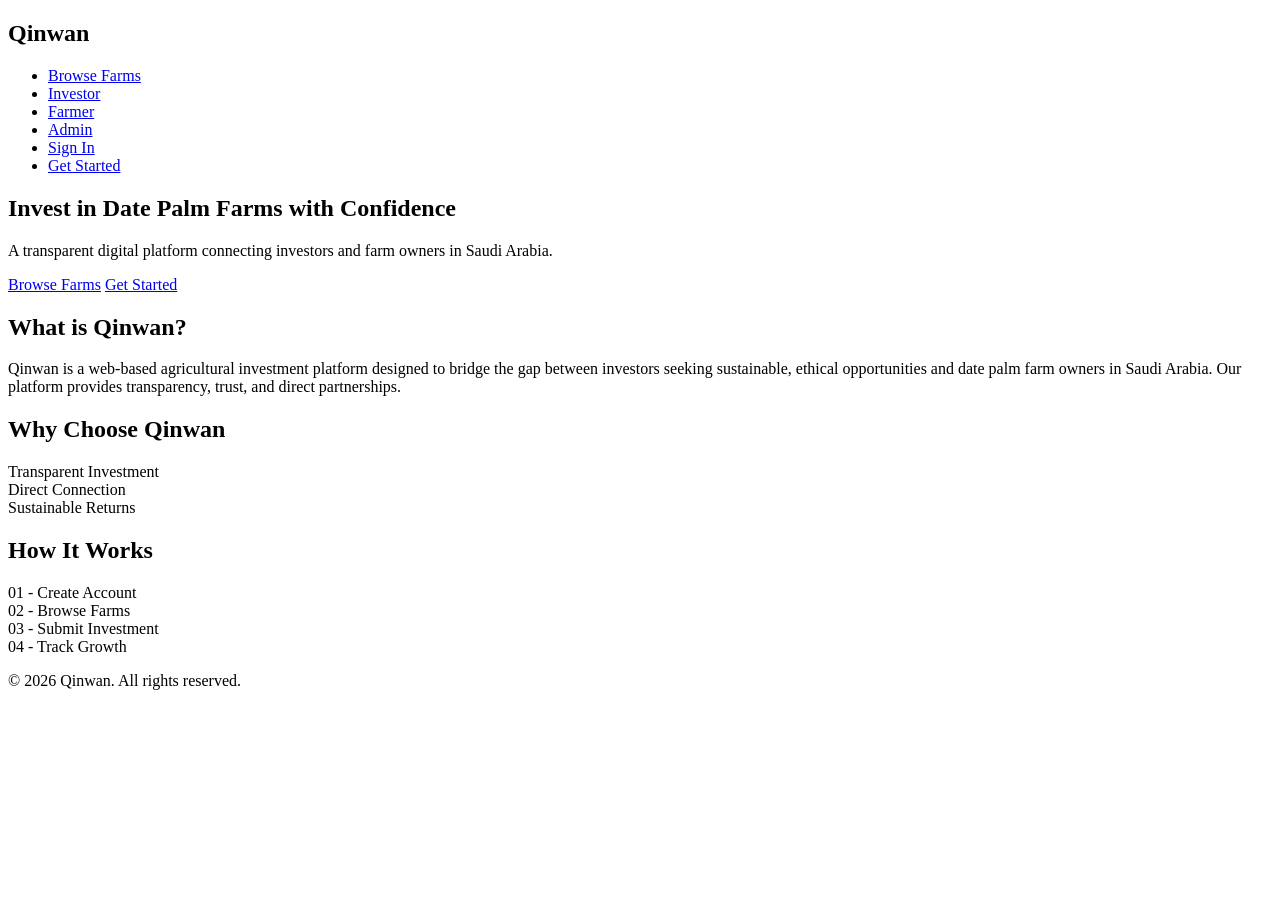
==== index.html @ deca3bf1 "j" ====
<!DOCTYPE html>
<html lang="en">
<head>
    <meta charset="UTF-8">
    <meta name="viewport" content="width=device-width, initial-scale=1.0">
    <title>Qinwan</title>
    <link rel="stylesheet" href="style.css">
</head>
<body>

    <header>
        <nav class="navbar">
            <h1 class="logo">Qinwan</h1>
            <ul class="nav-links">
                <li><a href="index.html">Browse Farms</a></li>
                <li><a href="investor.html">Investor</a></li>
                <li><a href="farmer.html">Farmer</a></li>
                <li><a href="admin.html">Admin</a></li>
                <li><a href="login.html">Sign In</a></li>
                <li><a href="register.html" class="btn">Get Started</a></li>
            </ul>
        </nav>
    </header>

    <section class="hero">
        <div class="overlay"></div>
        <div class="hero-content">
            <h2>Invest in Date Palm Farms with Confidence</h2>
            <p>A transparent digital platform connecting investors and farm owners in Saudi Arabia.</p>
            <div class="buttons">
                <a href="#farms" class="btn">Browse Farms</a>
                <a href="register.html" class="btn-outline">Get Started</a>
            </div>
        </div>
    </section>

    <section class="about">
        <h2>What is Qinwan?</h2>
        <p>
            Qinwan is a web-based agricultural investment platform designed to bridge the gap
            between investors seeking sustainable, ethical opportunities and date palm farm owners
            in Saudi Arabia. Our platform provides transparency, trust, and direct partnerships.
        </p>
    </section>

    <section class="features">
        <h2>Why Choose Qinwan</h2>
        <div class="cards">
            <div class="card">Transparent Investment</div>
            <div class="card">Direct Connection</div>
            <div class="card">Sustainable Returns</div>
        </div>
    </section>

    <section class="steps">
        <h2>How It Works</h2>
        <div class="step-grid">
            <div>01 - Create Account</div>
            <div>02 - Browse Farms</div>
            <div>03 - Submit Investment</div>
            <div>04 - Track Growth</div>
        </div>
    </section>

    <footer>
        <p>© 2026 Qinwan. All rights reserved.</p>
    </footer>

    <script src="script.js"></script>
</body>
</html>
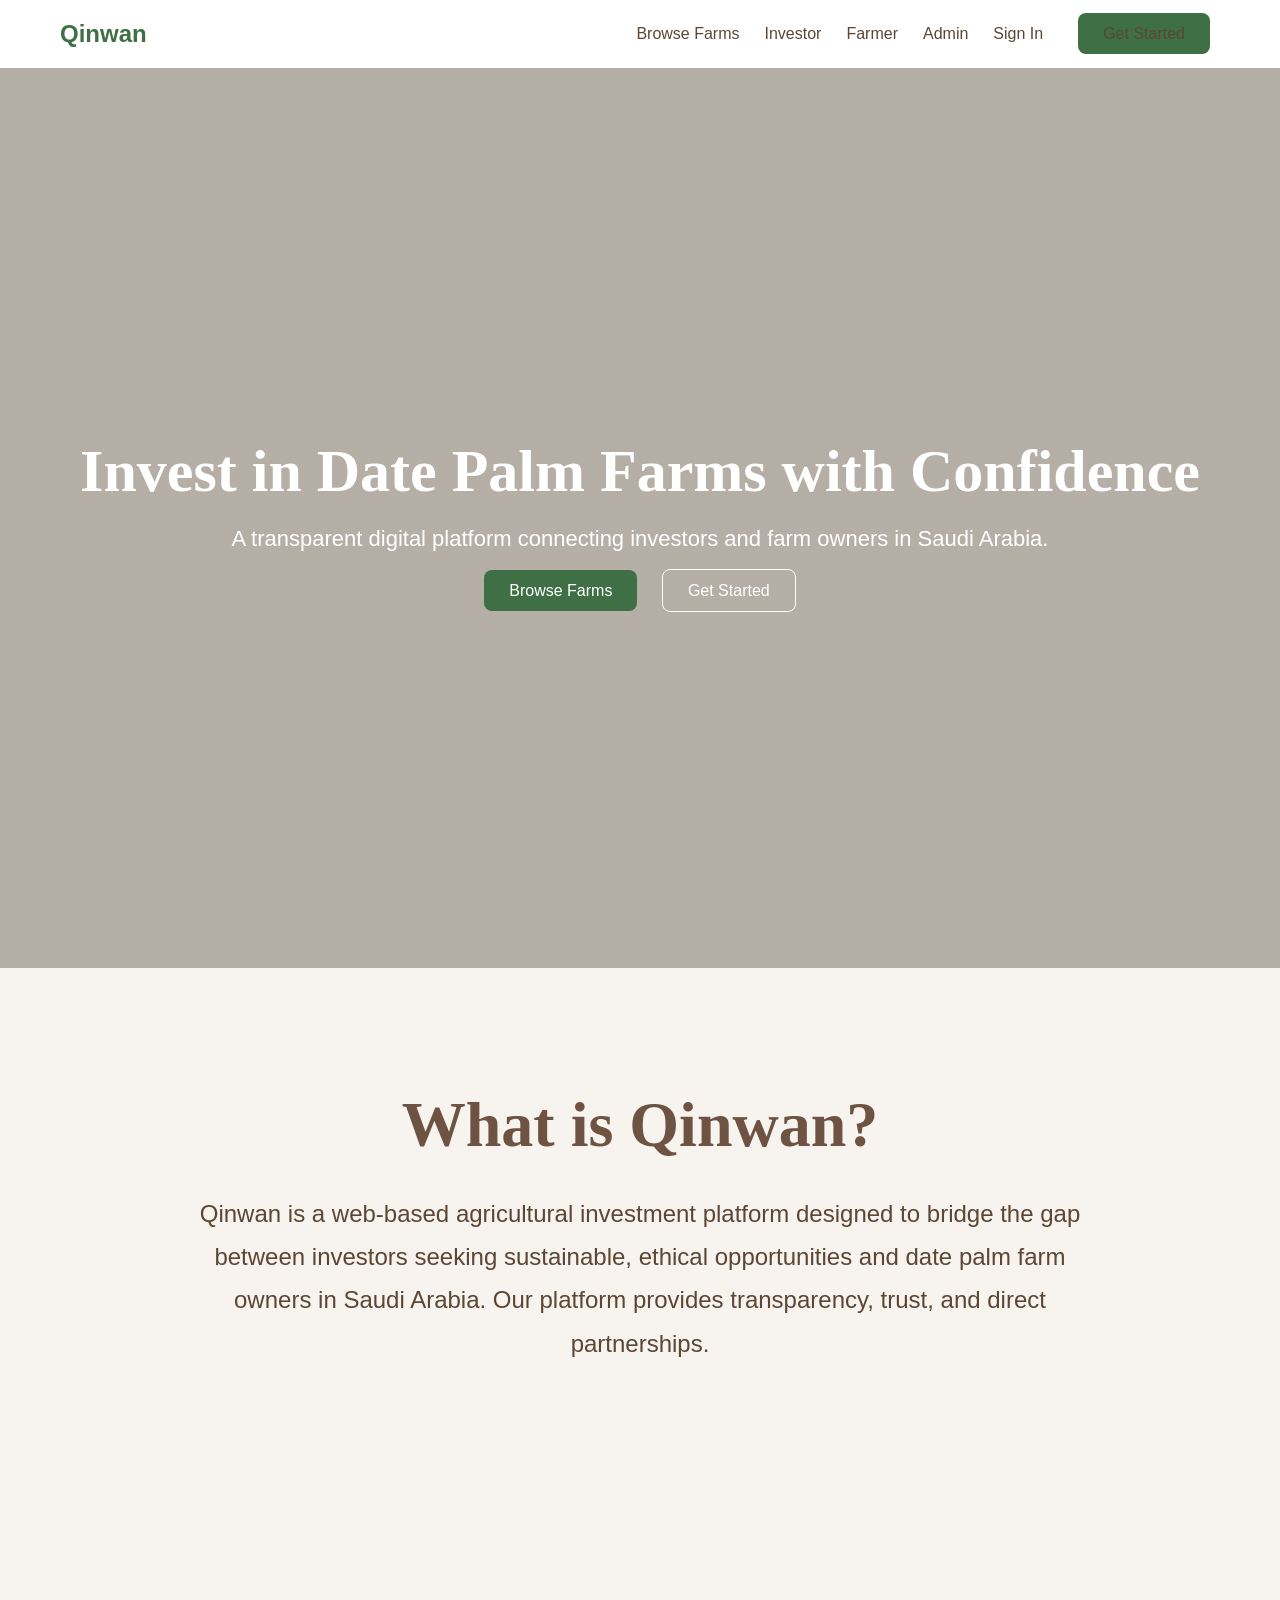
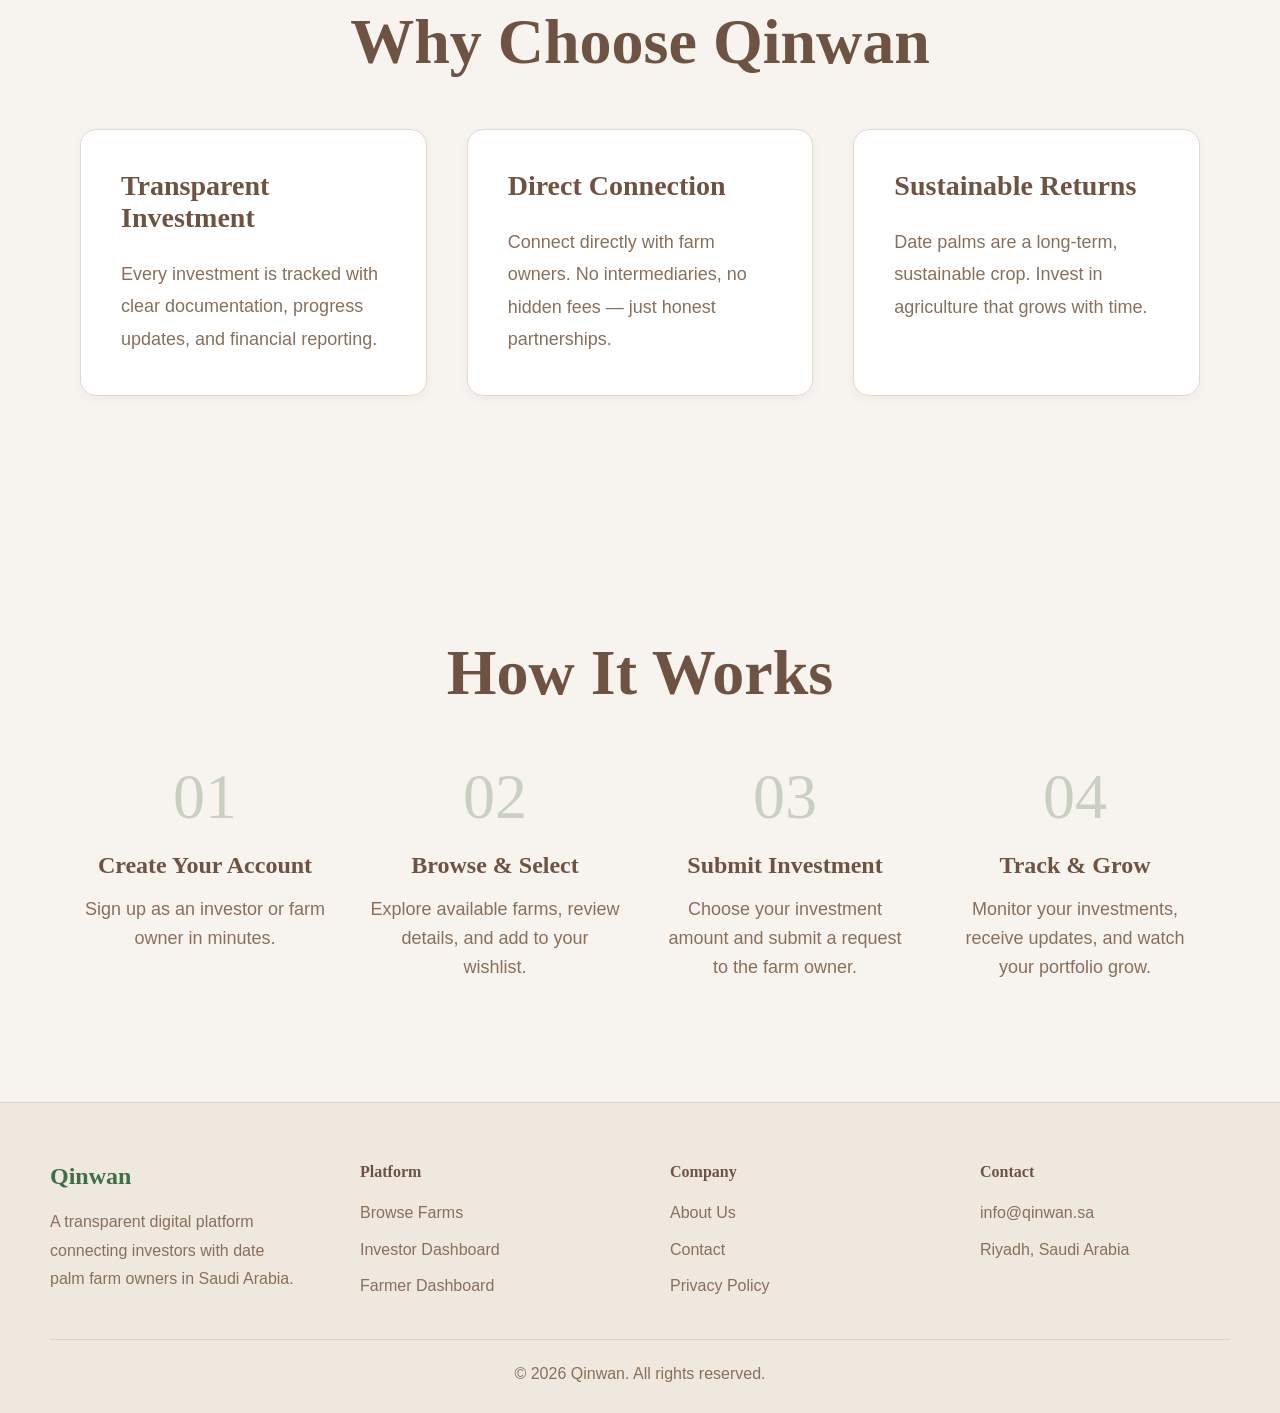
==== commit 059a819a: "jana" ====
--- a/index.html
+++ b/index.html
@@ -46,24 +46,72 @@
     <section class="features">
         <h2>Why Choose Qinwan</h2>
         <div class="cards">
-            <div class="card">Transparent Investment</div>
-            <div class="card">Direct Connection</div>
-            <div class="card">Sustainable Returns</div>
+            <div class="card">
+                <h3>Transparent Investment</h3>
+                <p>Every investment is tracked with clear documentation, progress updates, and financial reporting.</p>
+            </div>
+            <div class="card">
+                <h3>Direct Connection</h3>
+                <p>Connect directly with farm owners. No intermediaries, no hidden fees — just honest partnerships.</p>
+            </div>
+            <div class="card">
+                <h3>Sustainable Returns</h3>
+                <p>Date palms are a long-term, sustainable crop. Invest in agriculture that grows with time.</p>
+            </div>
         </div>
     </section>
 
     <section class="steps">
         <h2>How It Works</h2>
         <div class="step-grid">
-            <div>01 - Create Account</div>
-            <div>02 - Browse Farms</div>
-            <div>03 - Submit Investment</div>
-            <div>04 - Track Growth</div>
+            <div class="step-card">
+                <span class="step-number">01</span>
+                <h3>Create Your Account</h3>
+                <p>Sign up as an investor or farm owner in minutes.</p>
+            </div>
+            <div class="step-card">
+                <span class="step-number">02</span>
+                <h3>Browse & Select</h3>
+                <p>Explore available farms, review details, and add to your wishlist.</p>
+            </div>
+            <div class="step-card">
+                <span class="step-number">03</span>
+                <h3>Submit Investment</h3>
+                <p>Choose your investment amount and submit a request to the farm owner.</p>
+            </div>
+            <div class="step-card">
+                <span class="step-number">04</span>
+                <h3>Track & Grow</h3>
+                <p>Monitor your investments, receive updates, and watch your portfolio grow.</p>
+            </div>
         </div>
     </section>
 
     <footer>
-        <p>© 2026 Qinwan. All rights reserved.</p>
+        <div class="footer-container">
+            <div class="footer-column">
+                <h3 class="footer-logo">Qinwan</h3>
+                <p>A transparent digital platform connecting investors with date palm farm owners in Saudi Arabia.</p>
+            </div>
+            <div class="footer-column">
+                <h4>Platform</h4>
+                <p>Browse Farms</p>
+                <p>Investor Dashboard</p>
+                <p>Farmer Dashboard</p>
+            </div>
+            <div class="footer-column">
+                <h4>Company</h4>
+                <p>About Us</p>
+                <p>Contact</p>
+                <p>Privacy Policy</p>
+            </div>
+            <div class="footer-column">
+                <h4>Contact</h4>
+                <p>info@qinwan.sa</p>
+                <p>Riyadh, Saudi Arabia</p>
+            </div>
+        </div>
+        <div class="footer-bottom">© 2026 Qinwan. All rights reserved.</div>
     </footer>
 
     <script src="script.js"></script>
--- a/style.css
+++ b/style.css
@@ -0,0 +1,286 @@
+.auth-container {
+    min-height: 100vh;
+    display: flex;
+    justify-content: center;
+    align-items: center;
+}
+
+.auth-box {
+    width: 100%;
+    max-width: 700px;
+    padding: 40px;
+}
+
+.auth-box h1 {
+    font-family: 'Playfair Display', Georgia, serif;
+    font-size: 56px;
+    text-align: center;
+    color: #6E5242;
+    margin-bottom: 12px;
+}
+
+.auth-box p {
+    text-align: center;
+    color: #8A6F5A;
+    font-size: 18px;
+    margin-bottom: 30px;
+}
+
+.auth-box label {
+    display: block;
+    margin: 18px 0 10px;
+    font-weight: 600;
+    color: #6E5242;
+}
+
+.auth-box input {
+    width: 100%;
+    padding: 18px;
+    border: 1px solid #d9c8b0;
+    border-radius: 10px;
+    font-size: 18px;
+}
+
+.auth-btn {
+    width: 100%;
+    margin-top: 24px;
+    padding: 18px;
+    background: #4f7f49;
+    color: white;
+    border: none;
+    border-radius: 10px;
+    font-size: 18px;
+}
+
+.role-buttons {
+    display: grid;
+    grid-template-columns: repeat(3, 1fr);
+    gap: 16px;
+}
+
+.role-btn {
+    padding: 16px;
+    border-radius: 10px;
+    border: 1px solid #d9c8b0;
+    background: white;
+}
+
+.role-btn.active {
+    background: #4f7f49;
+    color: white;
+}
+
+.auth-link {
+    text-align: center;
+    margin-top: 24px;
+}
+
+.auth-link a {
+    color: #4f7f49;
+    text-decoration: none;
+}
+
+@import url('https://fonts.googleapis.com/css2?family=Playfair+Display:wght@600;700&family=Poppins:wght@400;500;600&display=swap');
+* {
+    margin: 0;
+    padding: 0;
+    box-sizing: border-box;
+    font-family: 'Poppins', 'Segoe UI', Tahoma, sans-serif;
+}
+
+body {
+    background-color: #f7f4ef;
+    color: #5c4634;
+}
+
+.navbar {
+    display: flex;
+    justify-content: space-between;
+    align-items: center;
+    padding: 20px 60px;
+    background: white;
+}
+
+.logo {
+    color: #3f6f45;
+}
+
+.nav-links {
+    display: flex;
+    list-style: none;
+    gap: 25px;
+}
+
+.nav-links a {
+    text-decoration: none;
+    color: #5c4634;
+}
+
+.hero {
+    height: 100vh;
+    background: linear-gradient(rgba(60,45,30,0.35), rgba(60,45,30,0.35)), url('farm.jpg') center/cover no-repeat;
+    display: flex;
+    justify-content: center;
+    align-items: center;
+    position: relative;
+}
+
+.overlay {
+    display: none;
+}
+
+.hero-content {
+    position: relative;
+    text-align: center;
+    color: white;
+    z-index: 2;
+}
+
+.hero-content h2 {
+    font-family: 'Playfair Display', Georgia, serif;
+    font-size: 60px;
+    margin-bottom: 20px;
+}
+
+.hero-content p {
+    font-size: 22px;
+    margin-bottom: 30px;
+}
+
+.btn, .btn-outline {
+    padding: 12px 25px;
+    border-radius: 8px;
+    text-decoration: none;
+    margin: 10px;
+}
+
+.btn {
+    background: #3f6f45;
+    color: white;
+}
+
+.btn-outline {
+    border: 1px solid white;
+    color: white;
+}
+
+.about, .features, .steps {
+    padding: 120px 80px;
+    text-align: center;
+}
+
+.about h2, .features h2, .steps h2 {
+    font-family: 'Playfair Display', Georgia, serif;
+    font-size: 64px;
+    margin-bottom: 30px;
+    color: #6E5242;
+}
+
+.about p {
+    max-width: 900px;
+    margin: 0 auto;
+    font-size: 24px;
+    line-height: 1.8;
+}
+
+.cards, .step-grid {
+    display: flex;
+    justify-content: space-between;
+    gap: 40px;
+    margin-top: 50px;
+}
+
+.step-card {
+    flex: 1;
+    text-align: center;
+}
+
+.step-number {
+    display: block;
+    font-family: 'Playfair Display', Georgia, serif;
+    font-size: 64px;
+    color: #C8D0C1;
+    margin-bottom: 18px;
+}
+
+.step-card h3 {
+    font-family: 'Playfair Display', Georgia, serif;
+    font-size: 24px;
+    color: #6E5242;
+    margin-bottom: 16px;
+}
+
+.step-card p {
+    font-size: 18px;
+    line-height: 1.6;
+    color: #8A6F5A;
+    max-width: 320px;
+    margin: 0 auto;
+}
+
+.card {
+    text-align: left;
+}
+
+.card h3 {
+    font-family: 'Playfair Display', Georgia, serif;
+    font-size: 28px;
+    color: #6E5242;
+    margin-bottom: 24px;
+}
+
+.card p {
+    font-size: 18px;
+    line-height: 1.8;
+    color: #8A6F5A;
+}
+
+.card {
+    padding: 40px;
+    background: #fff;
+    border: 1px solid #e2d9cf;
+    border-radius: 16px;
+    width: 360px;
+    min-height: 180px;
+    box-shadow: 0 4px 12px rgba(0,0,0,0.04);
+    font-size: 28px;
+}
+
+footer {
+    background: #eee8df;
+    padding: 60px 50px 30px;
+    border-top: 1px solid #ddd2c4;
+}
+
+.footer-container {
+    display: grid;
+    grid-template-columns: repeat(4, 1fr);
+    gap: 60px;
+    padding-bottom: 30px;
+    border-bottom: 1px solid #ddd2c4;
+}
+
+.footer-column h4, .footer-logo {
+    font-family: 'Playfair Display', Georgia, serif;
+    color: #6E5242;
+    margin-bottom: 18px;
+}
+
+.footer-logo {
+    color: #3f6f45;
+    font-size: 24px;
+}
+
+.footer-column p {
+    color: #8A6F5A;
+    font-size: 16px;
+    line-height: 1.8;
+    margin-bottom: 8px;
+}
+
+.footer-bottom {
+    text-align: center;
+    padding-top: 25px;
+    color: #8A6F5A;
+    font-size: 16px;
+}
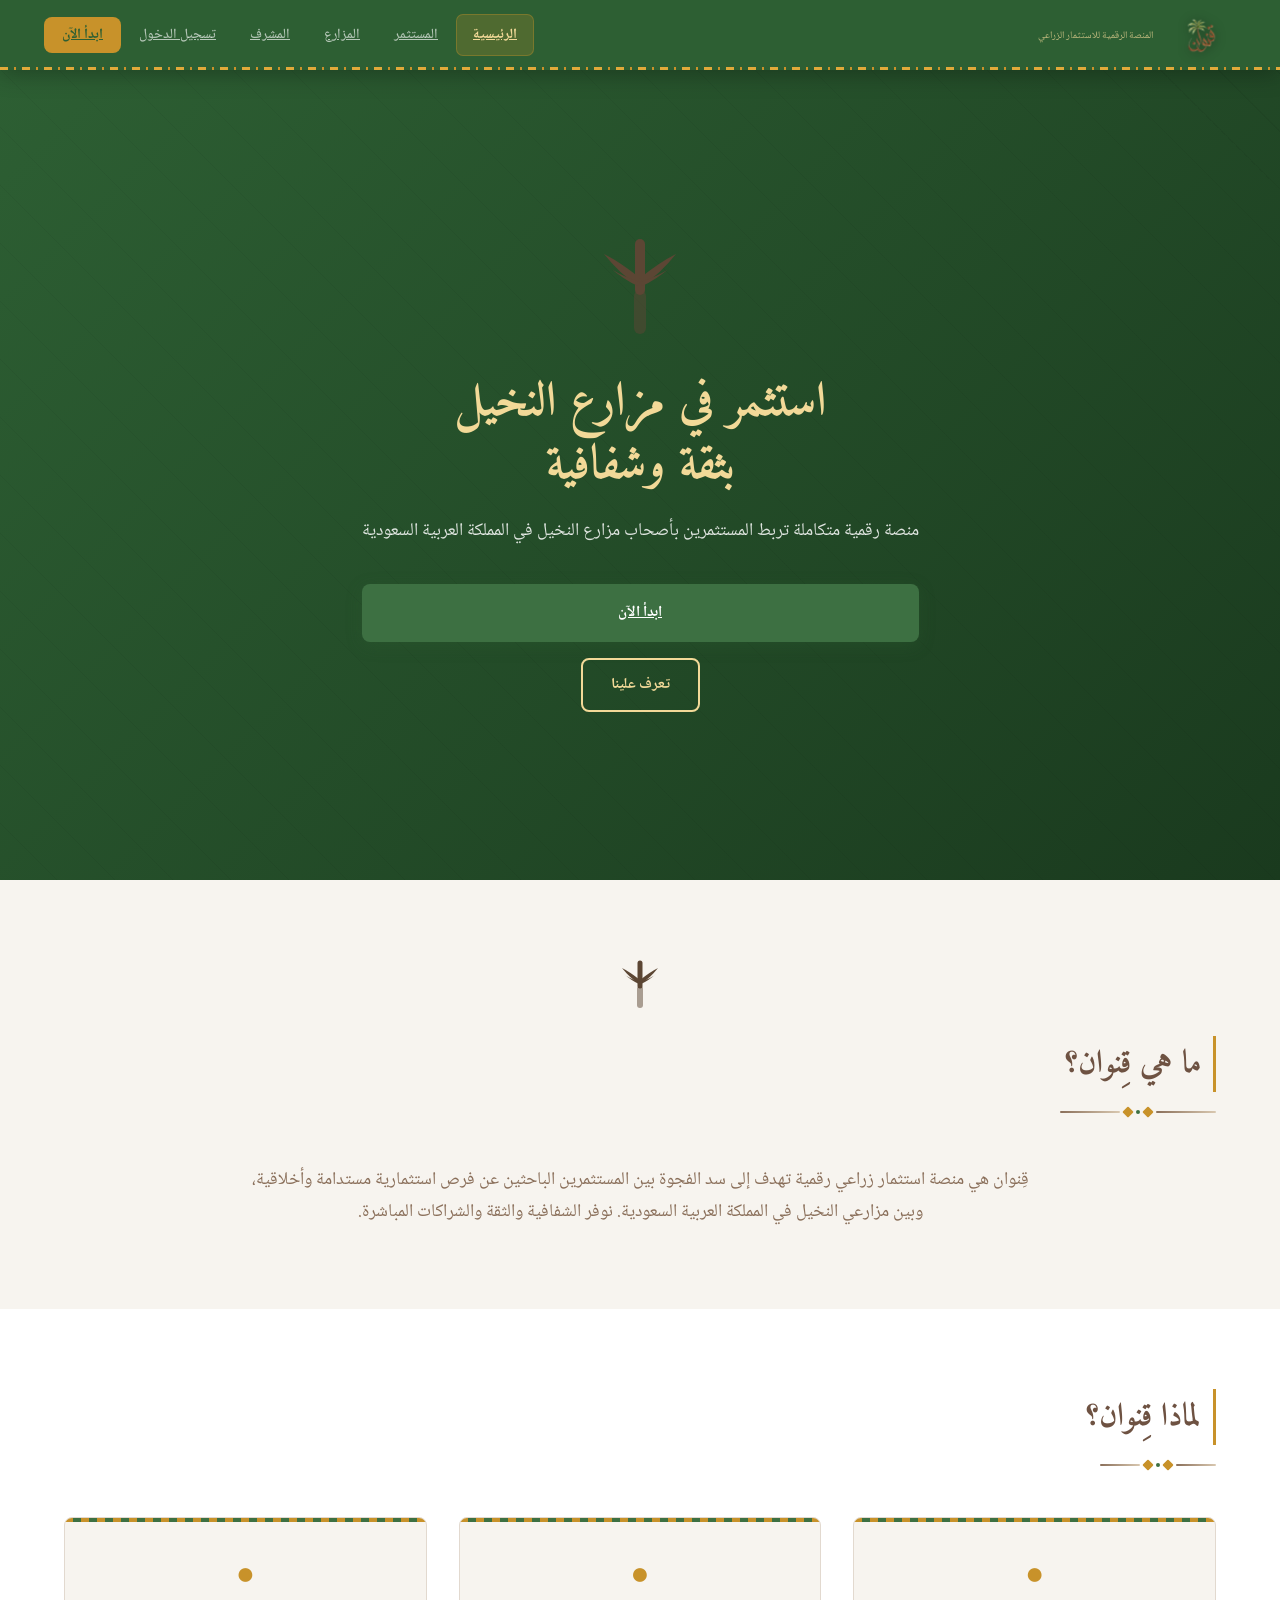
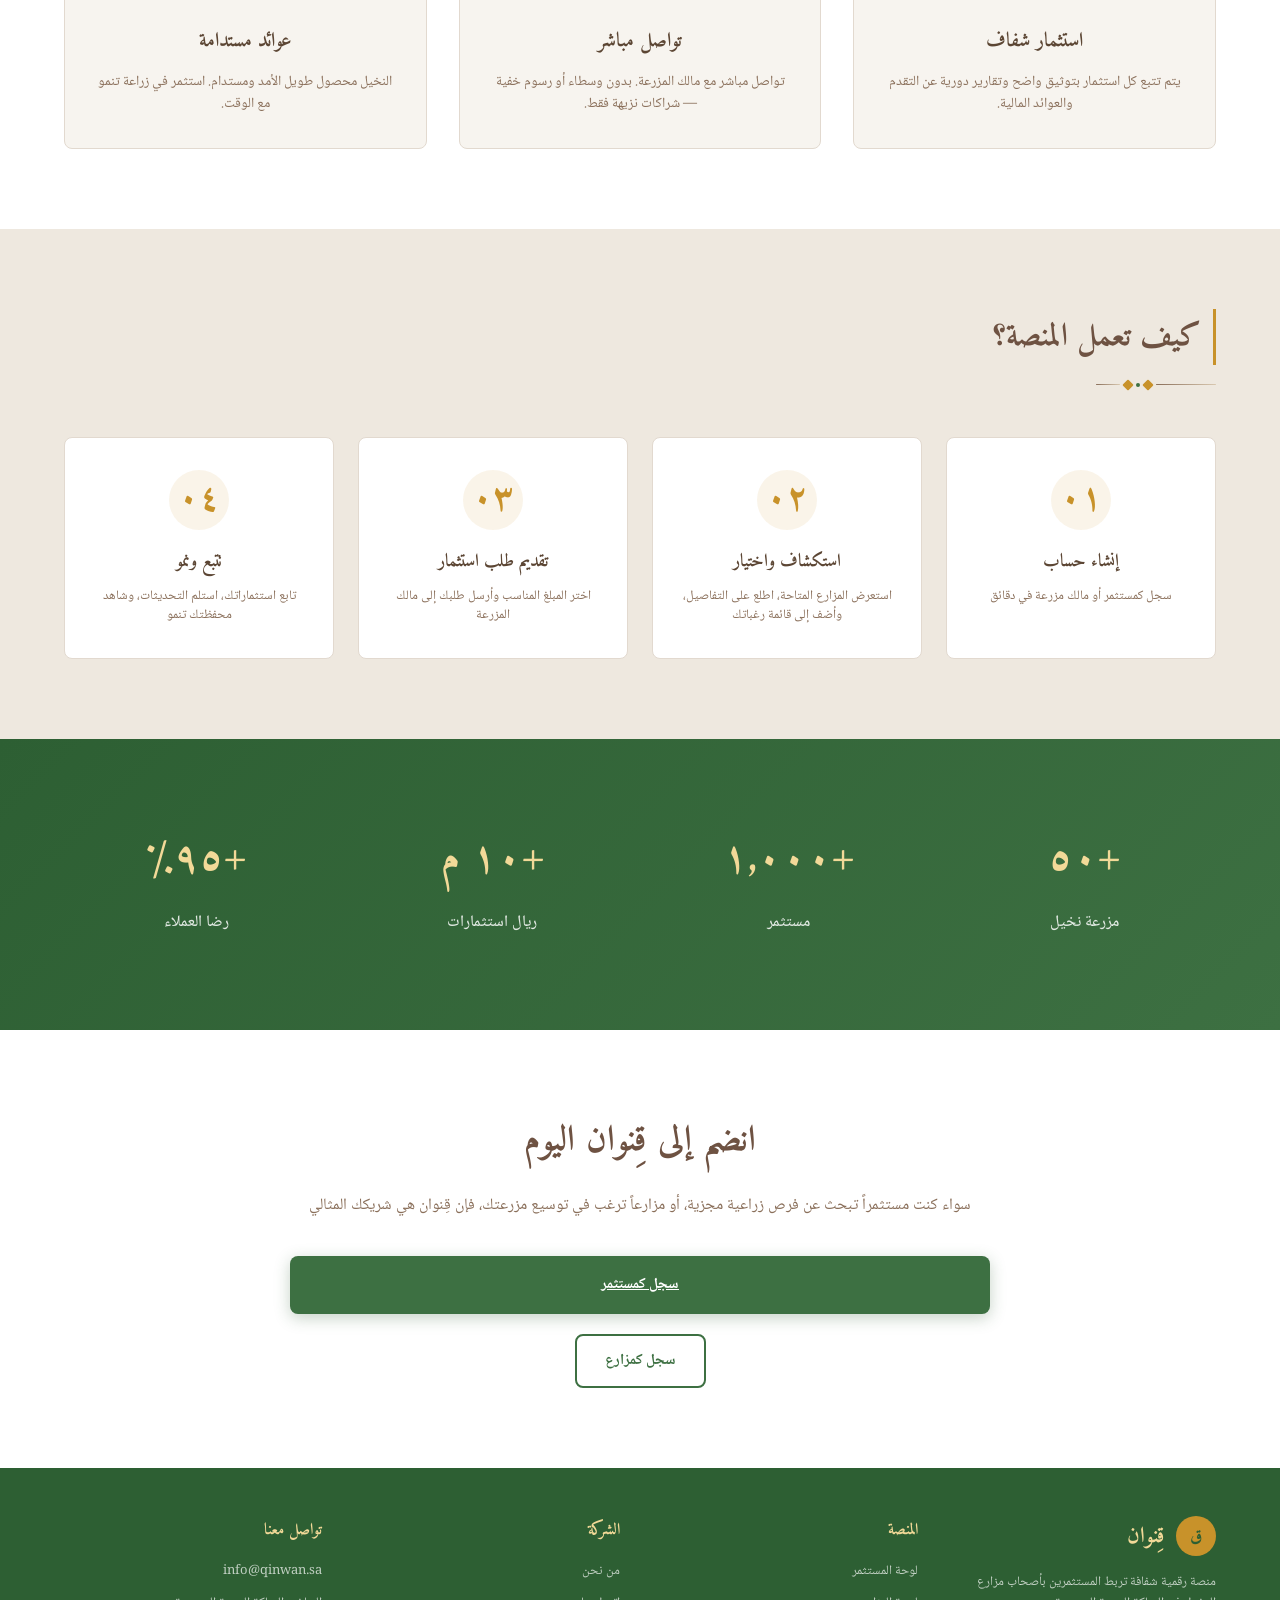
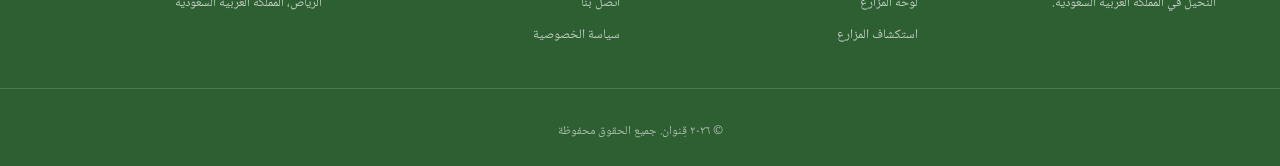
==== commit 7240e6ad: "ن" ====
--- a/index.html
+++ b/index.html
@@ -1,119 +1,244 @@
 <!DOCTYPE html>
-<html lang="en">
+<html lang="ar" dir="rtl">
 <head>
-    <meta charset="UTF-8">
-    <meta name="viewport" content="width=device-width, initial-scale=1.0">
-    <title>Qinwan</title>
-    <link rel="stylesheet" href="style.css">
+  <meta charset="UTF-8" />
+  <meta name="viewport" content="width=device-width, initial-scale=1.0" />
+  <title>قِنوان | المنصة الرقمية الأولى لاستثمار النخيل</title>
+  <link rel="stylesheet" href="style.css" />
 </head>
 <body>
 
-    <header>
-        <nav class="navbar">
-            <h1 class="logo">Qinwan</h1>
-            <ul class="nav-links">
-                <li><a href="index.html">Browse Farms</a></li>
-                <li><a href="investor.html">Investor</a></li>
-                <li><a href="farmer.html">Farmer</a></li>
-                <li><a href="admin.html">Admin</a></li>
-                <li><a href="login.html">Sign In</a></li>
-                <li><a href="register.html" class="btn">Get Started</a></li>
-            </ul>
-        </nav>
-    </header>
-
-    <section class="hero">
-        <div class="overlay"></div>
-        <div class="hero-content">
-            <h2>Invest in Date Palm Farms with Confidence</h2>
-            <p>A transparent digital platform connecting investors and farm owners in Saudi Arabia.</p>
-            <div class="buttons">
-                <a href="#farms" class="btn">Browse Farms</a>
-                <a href="register.html" class="btn-outline">Get Started</a>
-            </div>
-        </div>
-    </section>
-
-    <section class="about">
-        <h2>What is Qinwan?</h2>
-        <p>
-            Qinwan is a web-based agricultural investment platform designed to bridge the gap
-            between investors seeking sustainable, ethical opportunities and date palm farm owners
-            in Saudi Arabia. Our platform provides transparency, trust, and direct partnerships.
-        </p>
-    </section>
-
-    <section class="features">
-        <h2>Why Choose Qinwan</h2>
-        <div class="cards">
-            <div class="card">
-                <h3>Transparent Investment</h3>
-                <p>Every investment is tracked with clear documentation, progress updates, and financial reporting.</p>
-            </div>
-            <div class="card">
-                <h3>Direct Connection</h3>
-                <p>Connect directly with farm owners. No intermediaries, no hidden fees — just honest partnerships.</p>
-            </div>
-            <div class="card">
-                <h3>Sustainable Returns</h3>
-                <p>Date palms are a long-term, sustainable crop. Invest in agriculture that grows with time.</p>
-            </div>
-        </div>
-    </section>
-
-    <section class="steps">
-        <h2>How It Works</h2>
-        <div class="step-grid">
-            <div class="step-card">
-                <span class="step-number">01</span>
-                <h3>Create Your Account</h3>
-                <p>Sign up as an investor or farm owner in minutes.</p>
-            </div>
-            <div class="step-card">
-                <span class="step-number">02</span>
-                <h3>Browse & Select</h3>
-                <p>Explore available farms, review details, and add to your wishlist.</p>
-            </div>
-            <div class="step-card">
-                <span class="step-number">03</span>
-                <h3>Submit Investment</h3>
-                <p>Choose your investment amount and submit a request to the farm owner.</p>
-            </div>
-            <div class="step-card">
-                <span class="step-number">04</span>
-                <h3>Track & Grow</h3>
-                <p>Monitor your investments, receive updates, and watch your portfolio grow.</p>
-            </div>
-        </div>
-    </section>
-
-    <footer>
-        <div class="footer-container">
-            <div class="footer-column">
-                <h3 class="footer-logo">Qinwan</h3>
-                <p>A transparent digital platform connecting investors with date palm farm owners in Saudi Arabia.</p>
-            </div>
-            <div class="footer-column">
-                <h4>Platform</h4>
-                <p>Browse Farms</p>
-                <p>Investor Dashboard</p>
-                <p>Farmer Dashboard</p>
-            </div>
-            <div class="footer-column">
-                <h4>Company</h4>
-                <p>About Us</p>
-                <p>Contact</p>
-                <p>Privacy Policy</p>
-            </div>
-            <div class="footer-column">
-                <h4>Contact</h4>
-                <p>info@qinwan.sa</p>
-                <p>Riyadh, Saudi Arabia</p>
-            </div>
-        </div>
-        <div class="footer-bottom">© 2026 Qinwan. All rights reserved.</div>
-    </footer>
-
-    <script src="script.js"></script>
+<!-- SVG sprites — أيقونات وزخارف -->
+<svg style="display:none" xmlns="http://www.w3.org/2000/svg">
+  <symbol id="palm" viewBox="0 0 40 50">
+    <rect x="17" y="26" width="6" height="22" rx="3" fill="currentColor" opacity="0.5"/>
+    <path d="M20 26 Q20 10 20 3" stroke="currentColor" stroke-width="5" stroke-linecap="round" fill="none"/>
+    <path d="M20 20 Q30 12 38 8 Q30 18 22 23" fill="currentColor"/>
+    <path d="M20 20 Q10 12 2 8 Q10 18 18 23" fill="currentColor"/>
+    <path d="M20 22 Q32 18 36 14 Q28 21 21 24" fill="currentColor"/>
+    <path d="M20 22 Q8 18 4 14 Q12 21 19 24" fill="currentColor"/>
+  </symbol>
+  <symbol id="icon-arrow" viewBox="0 0 24 24" fill="none" stroke="currentColor" stroke-width="2">
+    <path d="M5 12h14M12 5l7 7-7 7"/>
+  </symbol>
+  <symbol id="icon-check" viewBox="0 0 24 24" fill="none" stroke="currentColor" stroke-width="2">
+    <polyline points="20 6 9 17 4 12"/>
+  </symbol>
+</svg>
+
+<!-- شريط التنقل العلوي - نفس أسلوب farmer.html -->
+<nav>
+  <div class="nav-logo" onclick="window.location.href='index.html'">
+    <img class="logo-img" src="logo.png" alt="قِنوان"
+         onerror="this.style.display='none'; this.nextElementSibling.style.display='flex';" />
+    <div class="logo-fallback" style="display:none">ق</div>
+    <div>
+      <span class="logo-name">قِنوان</span>
+      <span class="logo-sub">المنصة الرقمية للاستثمار الزراعي</span>
+    </div>
+  </div>
+  <div class="nav-links">
+    <a href="index.html" class="nav-link active">الرئيسية</a>
+    <a href="investor.html" class="nav-link">المستثمر</a>
+    <a href="farmer.html" class="nav-link">المزارع</a>
+    <a href="admin.html" class="nav-link">المشرف</a>
+    <a href="login.html" class="nav-link">تسجيل الدخول</a>
+    <a href="register.html" class="nav-link btn-nav">ابدأ الآن</a>
+  </div>
+</nav>
+
+<!-- القسم الرئيسي (Hero) -->
+<section class="hero-section">
+  <div class="hero-overlay"></div>
+  <div class="hero-content">
+    <div class="hero-icon">
+      <svg width="80" height="100" viewBox="0 0 40 50" fill="var(--gold)">
+        <use href="#palm"/>
+      </svg>
+    </div>
+    <h1 class="hero-title">استثمر في مزارع النخيل<br>بثقة وشفافية</h1>
+    <p class="hero-subtitle">منصة رقمية متكاملة تربط المستثمرين بأصحاب مزارع النخيل في المملكة العربية السعودية</p>
+    <div class="hero-buttons">
+      <a href="register.html" class="btn-primary">ابدأ الآن</a>
+      <a href="#about" class="btn-outline">تعرف علينا</a>
+    </div>
+  </div>
+</section>
+
+<!-- قسم من نحن -->
+<section class="about-section" id="about">
+  <div class="container">
+    <div class="section-header">
+      <div class="section-icon">
+        <svg width="40" height="50" viewBox="0 0 40 50" fill="var(--green-mid)">
+          <use href="#palm"/>
+        </svg>
+      </div>
+      <h2 class="section-title">ما هي قِنوان؟</h2>
+      <div class="title-ornament">
+        <div class="orn-line" style="width:60px"></div>
+        <div class="orn-diamond"></div>
+        <div class="orn-dot"></div>
+        <div class="orn-diamond"></div>
+        <div class="orn-line" style="width:60px"></div>
+      </div>
+    </div>
+    <p class="about-text">
+      قِنوان هي منصة استثمار زراعي رقمية تهدف إلى سد الفجوة بين المستثمرين الباحثين عن فرص استثمارية مستدامة وأخلاقية،
+      وبين مزارعي النخيل في المملكة العربية السعودية. نوفر الشفافية والثقة والشراكات المباشرة.
+    </p>
+  </div>
+</section>
+
+<!-- قسم المميزات -->
+<section class="features-section">
+  <div class="container">
+    <div class="section-header">
+      <h2 class="section-title">لماذا قِنوان؟</h2>
+      <div class="title-ornament">
+        <div class="orn-line" style="width:40px"></div>
+        <div class="orn-diamond"></div>
+        <div class="orn-dot"></div>
+        <div class="orn-diamond"></div>
+        <div class="orn-line" style="width:40px"></div>
+      </div>
+    </div>
+    <div class="features-grid">
+      <div class="feature-card">
+        <div class="feature-icon">●</div>
+        <h3 class="feature-title">استثمار شفاف</h3>
+        <p class="feature-text">يتم تتبع كل استثمار بتوثيق واضح وتقارير دورية عن التقدم والعوائد المالية.</p>
+      </div>
+      <div class="feature-card">
+        <div class="feature-icon">●</div>
+        <h3 class="feature-title">تواصل مباشر</h3>
+        <p class="feature-text">تواصل مباشر مع مالك المزرعة. بدون وسطاء أو رسوم خفية — شراكات نزيهة فقط.</p>
+      </div>
+      <div class="feature-card">
+        <div class="feature-icon">●</div>
+        <h3 class="feature-title">عوائد مستدامة</h3>
+        <p class="feature-text">النخيل محصول طويل الأمد ومستدام. استثمر في زراعة تنمو مع الوقت.</p>
+      </div>
+    </div>
+  </div>
+</section>
+
+<!-- قسم خطوات العمل -->
+<section class="steps-section">
+  <div class="container">
+    <div class="section-header">
+      <h2 class="section-title">كيف تعمل المنصة؟</h2>
+      <div class="title-ornament">
+        <div class="orn-line" style="width:60px"></div>
+        <div class="orn-diamond"></div>
+        <div class="orn-dot"></div>
+        <div class="orn-diamond"></div>
+        <div class="orn-line" style="width:24px"></div>
+      </div>
+    </div>
+    <div class="steps-grid">
+      <div class="step-card">
+        <div class="step-number">٠١</div>
+        <h3 class="step-title">إنشاء حساب</h3>
+        <p class="step-text">سجل كمستثمر أو مالك مزرعة في دقائق</p>
+      </div>
+      <div class="step-card">
+        <div class="step-number">٠٢</div>
+        <h3 class="step-title">استكشاف واختيار</h3>
+        <p class="step-text">استعرض المزارع المتاحة، اطلع على التفاصيل، وأضف إلى قائمة رغباتك</p>
+      </div>
+      <div class="step-card">
+        <div class="step-number">٠٣</div>
+        <h3 class="step-title">تقديم طلب استثمار</h3>
+        <p class="step-text">اختر المبلغ المناسب وأرسل طلبك إلى مالك المزرعة</p>
+      </div>
+      <div class="step-card">
+        <div class="step-number">٠٤</div>
+        <h3 class="step-title">تتبع ونمو</h3>
+        <p class="step-text">تابع استثماراتك، استلم التحديثات، وشاهد محفظتك تنمو</p>
+      </div>
+    </div>
+  </div>
+</section>
+
+<!-- قسم الإحصائيات -->
+<section class="stats-section">
+  <div class="container">
+    <div class="stats-grid-home">
+      <div class="stat-card-home">
+        <div class="stat-number">+٥٠</div>
+        <div class="stat-label">مزرعة نخيل</div>
+      </div>
+      <div class="stat-card-home">
+        <div class="stat-number">+١,٠٠٠</div>
+        <div class="stat-label">مستثمر</div>
+      </div>
+      <div class="stat-card-home">
+        <div class="stat-number">+١٠ م</div>
+        <div class="stat-label">ريال استثمارات</div>
+      </div>
+      <div class="stat-card-home">
+        <div class="stat-number">+٩٥٪</div>
+        <div class="stat-label">رضا العملاء</div>
+      </div>
+    </div>
+  </div>
+</section>
+
+<!-- قسم الدعوة للتسجيل -->
+<section class="cta-section">
+  <div class="container">
+    <div class="cta-content">
+      <h2 class="cta-title">انضم إلى قِنوان اليوم</h2>
+      <p class="cta-text">سواء كنت مستثمراً تبحث عن فرص زراعية مجزية، أو مزارعاً ترغب في توسيع مزرعتك، فإن قِنوان هي شريكك المثالي</p>
+      <div class="cta-buttons">
+        <a href="register.html" class="btn-primary">سجل كمستثمر</a>
+        <a href="register.html" class="btn-outline-light">سجل كمزارع</a>
+      </div>
+    </div>
+  </div>
+</section>
+
+<!-- تذييل الصفحة (Footer) -->
+<footer class="footer">
+  <div class="footer-container">
+    <div class="footer-column">
+      <div class="footer-logo">
+        <div class="logo-fallback" style="display:flex;">ق</div>
+        <h3>قِنوان</h3>
+      </div>
+      <p class="footer-text">منصة رقمية شفافة تربط المستثمرين بأصحاب مزارع النخيل في المملكة العربية السعودية.</p>
+    </div>
+    <div class="footer-column">
+      <h4>المنصة</h4>
+      <ul>
+        <li><a href="investor.html">لوحة المستثمر</a></li>
+        <li><a href="farmer.html">لوحة المزارع</a></li>
+        <li><a href="index.html#farms">استكشاف المزارع</a></li>
+      </ul>
+    </div>
+    <div class="footer-column">
+      <h4>الشركة</h4>
+      <ul>
+        <li><a href="#about">من نحن</a></li>
+        <li><a href="#">اتصل بنا</a></li>
+        <li><a href="#">سياسة الخصوصية</a></li>
+      </ul>
+    </div>
+    <div class="footer-column">
+      <h4>تواصل معنا</h4>
+      <ul>
+        <li>info@qinwan.sa</li>
+        <li>الرياض، المملكة العربية السعودية</li>
+      </ul>
+    </div>
+  </div>
+  <div class="footer-bottom">
+    <p>© ٢٠٢٦ قِنوان. جميع الحقوق محفوظة</p>
+  </div>
+</footer>
+
+<script src="script.js"></script>
+
 </body>
 </html>
--- a/style.css
+++ b/style.css
@@ -1,286 +1,1547 @@
+/* ====================================================
+   قِنوان — ملف الأنماط الموحد
+   يشمل: الهيدر · الصفحات · الفورم · الطلبات · التنبيه
+          صفحة تسجيل الدخول · صفحة إنشاء الحساب
+   ==================================================== */
+
+@import url('https://fonts.googleapis.com/css2?family=Noto+Naskh+Arabic:wght@400;500;600;700&family=Amiri:wght@400;700&display=swap');
+
+/* ====================================================
+   متغيرات الألوان — الهوية البصرية لقِنوان
+   ==================================================== */
+:root {
+  --green-dark:    #2d5f33;
+  --green-mid:     #3d7042;
+  --brown-dark:    #6E5242;
+  --brown-mid:     #8A6F5A;
+  --brown-light:   #5c4634;
+  --bg-main:       #f7f4ef;
+  --bg-white:      #ffffff;
+  --bg-section:    #eee8df;
+  --border:        #d9c8b0;
+  --border-light:  #e2d9cf;
+  --gold:          #C8922A;
+  --gold-mid:      #E0A93A;
+  --gold-light:    #F2D998;
+  --red:           #8B2A2A;
+  --red-light:     #F5E0E0;
+  --text-main:     #5c4634;
+  --text-muted:    #8A6F5A;
+  --text-faint:    #b0a090;
+}
+
+/* ====================================================
+   إعدادات عامة
+   ==================================================== */
+* { margin: 0; padding: 0; box-sizing: border-box; }
+
+body {
+  font-family: 'Noto Naskh Arabic', serif;
+  background: var(--bg-main);
+  color: var(--text-main);
+  min-height: 100vh;
+  direction: rtl;
+}
+
+/* ====================================================
+   نظام الصفحات — farmer.html
+   ==================================================== */
+.page { display: none; min-height: 100vh; flex-direction: column; }
+.page.active { display: flex; }
+
+/* ====================================================
+   شريط التنقل — مشترك بين جميع الصفحات
+   ==================================================== */
+nav {
+  background: var(--green-dark);
+  padding: 0 44px;
+  height: 70px;
+  display: flex;
+  align-items: center;
+  justify-content: space-between;
+  position: sticky;
+  top: 0;
+  z-index: 100;
+  box-shadow: 0 3px 24px rgba(0,0,0,0.3);
+}
+
+/* الخط الزخرفي الذهبي أسفل الهيدر */
+nav::after {
+  content: '';
+  position: absolute;
+  bottom: 0; left: 0; right: 0;
+  height: 3px;
+  background: repeating-linear-gradient(
+    90deg,
+    var(--gold-mid) 0px, var(--gold-mid) 8px,
+    transparent 8px, transparent 14px,
+    var(--gold) 14px, var(--gold) 16px,
+    transparent 16px, transparent 22px
+  );
+}
+
+/* اللوقو — صورة فقط، الاسم موجود في الصورة */
+.nav-logo { display: flex; align-items: center; gap: 10px; cursor: pointer; }
+
+.logo-img {
+  height: 52px;
+  width: auto;
+  object-fit: contain;
+  filter: drop-shadow(0 1px 6px rgba(0,0,0,0.4));
+}
+
+.logo-fallback {
+  height: 52px; width: 52px;
+  background: var(--gold);
+  border-radius: 50%;
+  display: flex; align-items: center; justify-content: center;
+  font-family: 'Amiri', serif;
+  font-size: 22px;
+  color: var(--green-dark);
+  font-weight: 700;
+}
+
+/* الاسم مخفي — الاسم موجود داخل صورة اللوقو */
+.logo-name { display: none; }
+.logo-sub  { color: var(--gold-light); font-size: 10px; display: block; opacity: 0.75; }
+
+/* روابط الهيدر */
+.nav-links { display: flex; align-items: center; gap: 2px; }
+
+.nav-link {
+  color: rgba(255,255,255,0.65);
+  font-size: 14px;
+  font-weight: 500;
+  padding: 8px 16px;
+  border-radius: 7px;
+  cursor: pointer;
+  border: none;
+  background: transparent;
+  font-family: 'Noto Naskh Arabic', serif;
+  transition: all 0.2s;
+}
+
+.nav-link:hover { background: rgba(255,255,255,0.09); color: #fff; }
+
+.nav-link.active {
+  background: rgba(200,146,42,0.22);
+  color: var(--gold-light);
+  font-weight: 700;
+  border: 1px solid rgba(200,146,42,0.35);
+}
+
+.nav-back {
+  color: rgba(255,255,255,0.55);
+  font-size: 13px;
+  cursor: pointer;
+  background: none;
+  border: 1px solid rgba(255,255,255,0.18);
+  border-radius: 6px;
+  padding: 6px 14px;
+  font-family: 'Noto Naskh Arabic', serif;
+  transition: all 0.2s;
+}
+
+.nav-back:hover { color: var(--gold-light); border-color: rgba(200,146,42,0.45); }
+
+/* ====================================================
+   محتوى الصفحة — farmer.html
+   ==================================================== */
+.page-content {
+  flex: 1;
+  padding: 48px 56px;
+  max-width: 1200px;
+  margin: 0 auto;
+  width: 100%;
+}
+
+/* ====================================================
+   عنوان الصفحة مع الزخرفة — farmer.html
+   ==================================================== */
+.page-title-wrap { margin-bottom: 40px; display: flex; flex-direction: column; align-items: flex-end; }
+.page-title { font-family: 'Amiri', serif; font-size: 31px; font-weight: 700; color: var(--brown-dark); }
+.title-ornament { display: flex; align-items: center; gap: 4px; margin-top: 10px; }
+.orn-line { height: 1.5px; background: linear-gradient(90deg, #8A6F5A, #d9c8b0); border-radius: 2px; }
+.orn-diamond { width: 8px; height: 8px; background: var(--gold); transform: rotate(45deg); border-radius: 1px; flex-shrink: 0; }
+.orn-dot { width: 4px; height: 4px; background: var(--green-mid); border-radius: 50%; flex-shrink: 0; }
+
+/* ====================================================
+   بطاقات الإحصائيات — farmer.html (لوحة التحكم)
+   ==================================================== */
+.stats-grid { display: grid; grid-template-columns: repeat(5, 1fr); gap: 16px; margin-bottom: 44px; }
+
+.stat-card {
+  background: var(--bg-white);
+  border-radius: 8px;
+  padding: 24px 20px 20px;
+  border: 1px solid var(--border-light);
+  text-align: right;
+  position: relative;
+  overflow: hidden;
+  transition: transform 0.22s, box-shadow 0.22s;
+  animation: fadeUp 0.4s ease both;
+  box-shadow: 0 2px 8px rgba(0,0,0,0.05);
+}
+
+.stat-card:hover { transform: translateY(-4px); box-shadow: 0 12px 32px rgba(45,95,51,0.14); }
+
+.stat-card::before {
+  content: '';
+  position: absolute;
+  top: 0; left: 0; right: 0;
+  height: 4px;
+  background: repeating-linear-gradient(
+    90deg,
+    var(--gold) 0px, var(--gold) 8px,
+    var(--green-mid) 8px, var(--green-mid) 16px
+  );
+}
+
+.stat-label { font-size: 12px; color: var(--text-muted); margin-bottom: 10px; font-weight: 500; }
+.stat-value { font-family: 'Amiri', serif; font-size: 22px; font-weight: 700; color: var(--brown-dark); }
+
+/* ====================================================
+   عنوان القسم — farmer.html
+   ==================================================== */
+.section-title {
+  font-family: 'Amiri', serif;
+  font-size: 19px;
+  font-weight: 700;
+  color: var(--text-main);
+  text-align: right;
+  margin-bottom: 16px;
+  padding-right: 12px;
+  border-right: 3px solid var(--gold);
+}
+
+/* ====================================================
+   بطاقة المزرعة — farmer.html (لوحة التحكم)
+   ==================================================== */
+.farm-card {
+  background: var(--bg-white);
+  border-radius: 8px;
+  border: 1px solid var(--border-light);
+  padding: 24px 32px;
+  display: flex;
+  align-items: center;
+  justify-content: space-between;
+  transition: box-shadow 0.22s;
+  animation: fadeUp 0.5s ease both;
+  position: relative;
+  overflow: hidden;
+  box-shadow: 0 2px 10px rgba(0,0,0,0.05);
+}
+
+.farm-card::before {
+  content: '';
+  position: absolute;
+  right: 0; top: 0; bottom: 0;
+  width: 5px;
+  background: linear-gradient(180deg,
+    var(--gold) 0%, var(--gold) 33%,
+    var(--green-mid) 33%, var(--green-mid) 66%,
+    #B85A2A 66%, #B85A2A 100%
+  );
+}
+
+.farm-card:hover { box-shadow: 0 8px 28px rgba(45,95,51,0.13); }
+
+.farm-info { text-align: right; }
+.farm-name { font-family: 'Amiri', serif; font-size: 18px; font-weight: 700; color: var(--text-main); margin-bottom: 5px; }
+.farm-meta { font-size: 13px; color: var(--text-muted); display: flex; align-items: center; gap: 6px; justify-content: flex-end; }
+.farm-meta::before { content: '◆'; font-size: 5px; color: var(--gold); }
+.farm-stats { display: flex; gap: 40px; }
+.farm-stat { text-align: center; }
+.farm-stat-label { font-size: 11px; color: var(--text-faint); margin-bottom: 4px; }
+.farm-stat-value { font-family: 'Amiri', serif; font-size: 15px; font-weight: 700; color: var(--green-dark); }
+
+.palm-icon {
+  width: 52px; height: 52px;
+  background: linear-gradient(135deg, #eaf2eb, #fdf5e0);
+  border-radius: 8px;
+  display: flex; align-items: center; justify-content: center;
+  margin-right: 20px;
+  border: 1px solid var(--border-light);
+}
+
+/* ====================================================
+   بطاقة النموذج — farmer.html (نشر تحديث / إضافة مزرعة)
+   ==================================================== */
+.form-card {
+  background: var(--bg-white);
+  border-radius: 8px;
+  border: 1px solid var(--border-light);
+  padding: 40px 46px;
+  max-width: 620px;
+  margin: 0 auto;
+  animation: fadeUp 0.4s ease both;
+  position: relative;
+  overflow: hidden;
+  box-shadow: 0 4px 20px rgba(0,0,0,0.07);
+}
+
+.form-card::before {
+  content: '';
+  position: absolute;
+  top: 0; left: 0; right: 0;
+  height: 5px;
+  background: repeating-linear-gradient(
+    90deg,
+    var(--green-dark) 0px, var(--green-dark) 6px,
+    var(--gold) 6px, var(--gold) 12px,
+    #B85A2A 12px, #B85A2A 16px,
+    var(--gold) 16px, var(--gold) 20px
+  );
+}
+
+.form-group { margin-bottom: 24px; }
+.form-label { display: block; font-size: 13px; font-weight: 600; color: var(--brown-dark); margin-bottom: 9px; text-align: right; }
+
+.form-select,
+.form-input,
+.form-textarea {
+  width: 100%;
+  background: var(--bg-main);
+  border: 1.5px solid var(--border);
+  border-radius: 8px;
+  padding: 13px 16px;
+  font-family: 'Noto Naskh Arabic', serif;
+  font-size: 14px;
+  color: var(--text-main);
+  text-align: right;
+  direction: rtl;
+  outline: none;
+  transition: border-color 0.2s, box-shadow 0.2s;
+}
+
+.form-select:focus,
+.form-input:focus,
+.form-textarea:focus {
+  border-color: var(--green-mid);
+  box-shadow: 0 0 0 3px rgba(61,112,66,0.13);
+  background: var(--bg-white);
+}
+
+.form-textarea { resize: vertical; min-height: 136px; }
+
+.upload-zone {
+  border: 2px dashed var(--border);
+  border-radius: 8px;
+  padding: 38px 24px;
+  text-align: center;
+  cursor: pointer;
+  background: var(--bg-main);
+  transition: border-color 0.2s, background 0.2s;
+}
+
+.upload-zone:hover { border-color: var(--green-mid); background: #edf3ee; }
+.upload-text { font-size: 13px; color: var(--text-muted); margin-top: 9px; }
+.upload-hint { font-size: 11px; color: var(--text-faint); margin-top: 4px; }
+
+/* ====================================================
+   الأزرار — مشتركة بين جميع الصفحات
+   ==================================================== */
+.btn-primary {
+  width: 100%;
+  background: var(--green-mid);
+  color: #fff;
+  border: none;
+  border-radius: 8px;
+  padding: 16px;
+  font-family: 'Noto Naskh Arabic', serif;
+  font-size: 15px;
+  font-weight: 700;
+  cursor: pointer;
+  display: flex;
+  align-items: center;
+  justify-content: center;
+  gap: 10px;
+  transition: all 0.2s;
+  margin-top: 6px;
+  box-shadow: 0 4px 16px rgba(45,95,51,0.28);
+}
+
+.btn-primary:hover { background: var(--green-dark); transform: translateY(-2px); box-shadow: 0 8px 24px rgba(45,95,51,0.32); }
+.btn-primary:active { transform: translateY(0); }
+.form-row { display: grid; grid-template-columns: 1fr 1fr; gap: 16px; }
+
+/* ====================================================
+   شريط الفلترة — farmer.html (طلبات الاستثمار)
+   ==================================================== */
+.filter-bar { display: flex; justify-content: flex-end; gap: 8px; margin-bottom: 28px; }
+
+.filter-btn {
+  padding: 8px 22px;
+  border-radius: 8px;
+  font-family: 'Noto Naskh Arabic', serif;
+  font-size: 13px;
+  font-weight: 600;
+  cursor: pointer;
+  border: 1.5px solid var(--border);
+  background: var(--bg-white);
+  color: var(--text-main);
+  transition: all 0.2s;
+}
+
+.filter-btn:hover { border-color: var(--green-mid); color: var(--green-dark); background: #edf3ee; }
+.filter-btn.active { background: var(--green-mid); color: #fff; border-color: var(--green-mid); box-shadow: 0 3px 10px rgba(45,95,51,0.22); }
+
+/* ====================================================
+   بطاقات الطلبات — farmer.html (طلبات الاستثمار)
+   ==================================================== */
+.request-card {
+  background: var(--bg-white);
+  border-radius: 8px;
+  border: 1px solid var(--border-light);
+  padding: 22px 28px;
+  margin-bottom: 14px;
+  animation: fadeUp 0.3s ease both;
+  transition: box-shadow 0.2s;
+  position: relative;
+  overflow: hidden;
+  box-shadow: 0 2px 8px rgba(0,0,0,0.04);
+}
+
+.request-card:hover { box-shadow: 0 6px 22px rgba(45,95,51,0.11); }
+
+.status-accepted::before { content: ''; position: absolute; right: 0; top: 0; bottom: 0; width: 5px; background: linear-gradient(180deg, var(--green-dark), var(--green-mid)); }
+.status-pending::before  { content: ''; position: absolute; right: 0; top: 0; bottom: 0; width: 5px; background: linear-gradient(180deg, var(--gold-mid), var(--gold)); }
+.status-rejected::before { content: ''; position: absolute; right: 0; top: 0; bottom: 0; width: 5px; background: linear-gradient(180deg, #B85A2A, var(--red)); }
+
+.request-header { display: flex; justify-content: space-between; align-items: center; margin-bottom: 12px; }
+.request-name { font-family: 'Amiri', serif; font-size: 16px; font-weight: 700; color: var(--text-main); }
+.status-badge { font-size: 11.5px; font-weight: 700; padding: 4px 16px; border-radius: 6px; }
+.status-pending  .status-badge { background: #FBF4E0; color: #6B4800; border: 1px solid rgba(200,146,42,0.3); }
+.status-accepted .status-badge { background: #edf3ee; color: var(--green-dark); border: 1px solid rgba(45,95,51,0.3); }
+.status-rejected .status-badge { background: var(--red-light); color: var(--red); border: 1px solid rgba(139,42,42,0.2); }
+.request-details { display: flex; gap: 22px; font-size: 13px; color: var(--text-muted); margin-bottom: 16px; flex-wrap: wrap; }
+.request-detail { display: flex; align-items: center; gap: 7px; }
+.request-detail::before { content: '◆'; font-size: 6px; color: var(--gold); flex-shrink: 0; }
+.request-actions { display: flex; gap: 10px; }
+
+.btn-accept { background: var(--green-mid); color: #fff; border: none; border-radius: 8px; padding: 9px 24px; font-family: 'Noto Naskh Arabic', serif; font-size: 13px; font-weight: 700; cursor: pointer; transition: all 0.2s; box-shadow: 0 3px 10px rgba(45,95,51,0.22); }
+.btn-accept:hover { background: var(--green-dark); transform: translateY(-1px); }
+.btn-reject { background: transparent; color: var(--red); border: 1.5px solid rgba(139,42,42,0.35); border-radius: 8px; padding: 9px 24px; font-family: 'Noto Naskh Arabic', serif; font-size: 13px; font-weight: 700; cursor: pointer; transition: all 0.2s; }
+.btn-reject:hover { background: var(--red-light); border-color: var(--red); }
+
+/* ====================================================
+   Toast — مشترك بين جميع الصفحات
+   ==================================================== */
+.toast {
+  position: fixed;
+  bottom: 36px; left: 50%;
+  transform: translateX(-50%) translateY(90px);
+  background: var(--green-dark);
+  color: var(--gold-light);
+  padding: 14px 32px;
+  border-radius: 8px;
+  font-size: 14px; font-weight: 700;
+  font-family: 'Amiri', serif;
+  box-shadow: 0 10px 32px rgba(0,0,0,0.25);
+  transition: transform 0.3s cubic-bezier(0.34,1.56,0.64,1);
+  z-index: 999;
+  white-space: nowrap;
+  border-right: 5px solid var(--gold);
+}
+
+.toast.show { transform: translateX(-50%) translateY(0); }
+
+#file-preview { display: flex; gap: 9px; flex-wrap: wrap; margin-top: 12px; }
+
+/* ====================================================
+   الأنيميشن — مشترك بين جميع الصفحات
+   ==================================================== */
+@keyframes fadeUp {
+  from { opacity: 0; transform: translateY(18px); }
+  to   { opacity: 1; transform: translateY(0); }
+}
+
+.stat-card:nth-child(1)    { animation-delay: 0.04s; }
+.stat-card:nth-child(2)    { animation-delay: 0.09s; }
+.stat-card:nth-child(3)    { animation-delay: 0.14s; }
+.stat-card:nth-child(4)    { animation-delay: 0.19s; }
+.stat-card:nth-child(5)    { animation-delay: 0.24s; }
+.request-card:nth-child(1) { animation-delay: 0.04s; }
+.request-card:nth-child(2) { animation-delay: 0.09s; }
+.request-card:nth-child(3) { animation-delay: 0.14s; }
+.request-card:nth-child(4) { animation-delay: 0.19s; }
+.request-card:nth-child(5) { animation-delay: 0.24s; }
+
+/* ====================================================
+   صفحة تسجيل الدخول — login.html
+   ==================================================== */
 .auth-container {
-    min-height: 100vh;
-    display: flex;
+  min-height: 100vh;
+  display: flex; align-items: center; justify-content: center;
+  padding: 40px 20px;
+  background:
+    repeating-linear-gradient(45deg, transparent, transparent 40px, rgba(200,146,42,0.03) 40px, rgba(200,146,42,0.03) 41px),
+    var(--bg-main);
+}
+
+.auth-box {
+  background: var(--bg-white);
+  border-radius: 12px;
+  border: 1px solid var(--border-light);
+  padding: 48px 44px;
+  width: 100%; max-width: 440px;
+  box-shadow: 0 8px 36px rgba(0,0,0,0.08);
+  position: relative; overflow: hidden;
+}
+
+.auth-box::before {
+  content: '';
+  position: absolute;
+  top: 0; left: 0; right: 0; height: 5px;
+  background: repeating-linear-gradient(
+    90deg,
+    var(--green-dark) 0px, var(--green-dark) 6px,
+    var(--gold) 6px, var(--gold) 12px,
+    #B85A2A 12px, #B85A2A 16px,
+    var(--gold) 16px, var(--gold) 20px
+  );
+}
+
+.auth-logo { display: flex; align-items: center; justify-content: center; margin-bottom: 28px; }
+
+.auth-logo-img { height: 80px; width: auto; object-fit: contain; }
+
+.auth-logo-fallback {
+  width: 60px; height: 60px;
+  background: var(--gold); border-radius: 50%;
+  display: flex; align-items: center; justify-content: center;
+  font-family: 'Amiri', serif; font-size: 24px;
+  color: var(--green-dark); font-weight: 700;
+}
+
+.auth-box h1 { font-family: 'Amiri', serif; font-size: 24px; font-weight: 700; color: var(--brown-dark); text-align: center; margin-bottom: 8px; }
+.auth-box p  { font-size: 13px; color: var(--text-muted); text-align: center; margin-bottom: 28px; }
+
+.auth-ornament { display: flex; align-items: center; justify-content: center; gap: 4px; margin-bottom: 28px; }
+.auth-ornament .line    { height: 1.5px; width: 40px; background: linear-gradient(90deg, transparent, var(--border)); }
+.auth-ornament .diamond { width: 7px; height: 7px; background: var(--gold); transform: rotate(45deg); border-radius: 1px; }
+
+#loginForm label { display: block; font-size: 13px; font-weight: 600; color: var(--brown-dark); margin-bottom: 8px; text-align: right; }
+
+#loginForm input {
+  width: 100%; background: var(--bg-main); border: 1.5px solid var(--border);
+  border-radius: 8px; padding: 13px 16px;
+  font-family: 'Noto Naskh Arabic', serif; font-size: 14px;
+  color: var(--text-main); text-align: right; direction: rtl;
+  outline: none; margin-bottom: 20px;
+  transition: border-color 0.2s, box-shadow 0.2s;
+}
+
+#loginForm input:focus { border-color: var(--green-mid); box-shadow: 0 0 0 3px rgba(61,112,66,0.13); background: var(--bg-white); }
+
+.auth-btn {
+  width: 100%; background: var(--green-mid); color: #fff; border: none;
+  border-radius: 8px; padding: 15px;
+  font-family: 'Noto Naskh Arabic', serif; font-size: 15px; font-weight: 700;
+  cursor: pointer; margin-top: 4px; transition: all 0.2s;
+  box-shadow: 0 4px 16px rgba(45,95,51,0.28);
+}
+
+.auth-btn:hover { background: var(--green-dark); transform: translateY(-2px); box-shadow: 0 8px 24px rgba(45,95,51,0.32); }
+.auth-btn:active { transform: translateY(0); }
+
+.auth-link { text-align: center; margin-top: 24px; font-size: 13px; color: var(--text-muted); }
+.auth-link a { color: var(--green-mid); font-weight: 700; text-decoration: none; transition: color 0.2s; }
+.auth-link a:hover { color: var(--green-dark); }
+
+/* ====================================================
+   صفحة إنشاء الحساب — register.html
+   ==================================================== */
+#registerForm label { display: block; font-size: 13px; font-weight: 600; color: var(--brown-dark); margin-bottom: 8px; text-align: right; }
+
+#registerForm input {
+  width: 100%; background: var(--bg-main); border: 1.5px solid var(--border);
+  border-radius: 8px; padding: 13px 16px;
+  font-family: 'Noto Naskh Arabic', serif; font-size: 14px;
+  color: var(--text-main); text-align: right; direction: rtl;
+  outline: none; margin-bottom: 20px;
+  transition: border-color 0.2s, box-shadow 0.2s;
+}
+
+#registerForm input:focus { border-color: var(--green-mid); box-shadow: 0 0 0 3px rgba(61,112,66,0.13); background: var(--bg-white); }
+
+.role-label { font-size: 13px; font-weight: 600; color: var(--brown-dark); margin-bottom: 10px; text-align: right; }
+
+.role-buttons { display: flex; gap: 10px; margin-bottom: 24px; justify-content: center; }
+
+.role-btn {
+  flex: 1;
+  padding: 11px 0;
+  border-radius: 8px;
+  font-family: 'Noto Naskh Arabic', serif;
+  font-size: 14px; font-weight: 600;
+  cursor: pointer;
+  border: 1.5px solid var(--border);
+  background: var(--bg-main);
+  color: var(--text-main);
+  text-align: center;
+  transition: all 0.2s;
+}
+
+.role-btn:hover { border-color: var(--green-mid); color: var(--green-dark); background: #edf3ee; }
+
+.role-btn.active { background: var(--green-mid); color: #fff; border-color: var(--green-mid); box-shadow: 0 3px 10px rgba(45,95,51,0.22); }
+
+/* ====================================================
+   تنسيقات المستثمر — نسخة مطابقة لأسلوب المزارع
+   ==================================================== */
+
+/* تخطيط العمودين */
+.two-columns {
+  display: grid;
+  grid-template-columns: 1fr 1fr;
+  gap: 24px;
+  margin-top: 24px;
+}
+
+/* البطاقات الجانبية */
+.section-card {
+  background: var(--bg-white);
+  border-radius: 8px;
+  border: 1px solid var(--border-light);
+  overflow: hidden;
+  animation: fadeUp 0.4s ease both;
+  box-shadow: 0 2px 8px rgba(0,0,0,0.05);
+  position: relative;
+}
+
+.section-card::before {
+  content: '';
+  position: absolute;
+  top: 0;
+  left: 0;
+  right: 0;
+  height: 4px;
+  background: repeating-linear-gradient(
+    90deg,
+    var(--gold) 0px, var(--gold) 8px,
+    var(--green-mid) 8px, var(--green-mid) 16px
+  );
+}
+
+/* قائمة الاستثمارات */
+.investment-list {
+  padding: 8px 0;
+}
+
+.investment-item {
+  display: flex;
+  justify-content: space-between;
+  align-items: center;
+  padding: 18px 24px;
+  border-bottom: 1px solid var(--border-light);
+  transition: background 0.2s;
+}
+
+.investment-item:hover {
+  background: rgba(200,146,42,0.04);
+}
+
+.investment-info {
+  flex: 1;
+}
+
+.investment-name {
+  font-family: 'Amiri', serif;
+  font-size: 16px;
+  font-weight: 700;
+  color: var(--text-main);
+  margin-bottom: 6px;
+}
+
+.investment-meta {
+  font-size: 12px;
+  color: var(--text-muted);
+}
+
+/* حالة الاستثمار */
+.status-badge {
+  font-size: 11.5px;
+  font-weight: 700;
+  padding: 4px 16px;
+  border-radius: 6px;
+}
+
+.status-active {
+  background: #edf3ee;
+  color: var(--green-dark);
+  border: 1px solid rgba(45,95,51,0.3);
+}
+
+.status-pending {
+  background: #FBF4E0;
+  color: #6B4800;
+  border: 1px solid rgba(200,146,42,0.3);
+}
+
+/* قائمة التحديثات */
+.updates-list {
+  padding: 8px 0;
+}
+
+.update-item {
+  padding: 18px 24px;
+  border-bottom: 1px solid var(--border-light);
+}
+
+.update-farm {
+  font-family: 'Amiri', serif;
+  font-size: 15px;
+  font-weight: 700;
+  color: var(--brown-dark);
+  margin-bottom: 8px;
+}
+
+.update-text {
+  font-size: 13px;
+  color: var(--text-muted);
+  line-height: 1.5;
+  margin-bottom: 8px;
+}
+
+.update-date {
+  font-size: 11px;
+  color: var(--text-faint);
+}
+
+/* شريط البحث */
+.search-bar {
+  display: flex;
+  gap: 16px;
+  margin-bottom: 32px;
+  flex-wrap: wrap;
+}
+
+.search-input-wrapper {
+  flex: 2;
+  display: flex;
+  align-items: center;
+  gap: 12px;
+  background: var(--bg-white);
+  border: 1.5px solid var(--border);
+  border-radius: 8px;
+  padding: 12px 18px;
+  transition: border-color 0.2s, box-shadow 0.2s;
+}
+
+.search-input-wrapper:focus-within {
+  border-color: var(--green-mid);
+  box-shadow: 0 0 0 3px rgba(61,112,66,0.13);
+}
+
+.search-input {
+  flex: 1;
+  background: transparent;
+  border: none;
+  outline: none;
+  font-family: 'Noto Naskh Arabic', serif;
+  font-size: 14px;
+  color: var(--text-main);
+  text-align: right;
+}
+
+.filter-select {
+  flex: 1;
+  background: var(--bg-white);
+  border: 1.5px solid var(--border);
+  border-radius: 8px;
+  padding: 12px 18px;
+  font-family: 'Noto Naskh Arabic', serif;
+  font-size: 14px;
+  color: var(--text-main);
+  cursor: pointer;
+  outline: none;
+  transition: border-color 0.2s;
+}
+
+.filter-select:focus {
+  border-color: var(--green-mid);
+}
+
+/* بطاقة المزرعة في صفحة الاستكشاف */
+.farm-card.browse-farm {
+  padding: 0;
+}
+
+.farm-card-inner {
+  display: flex;
+  align-items: center;
+  gap: 20px;
+  padding: 20px 28px;
+  flex-wrap: wrap;
+}
+
+.farm-details {
+  flex: 1;
+}
+
+.farm-stats-row {
+  display: flex;
+  gap: 24px;
+  font-size: 12px;
+  color: var(--text-muted);
+  margin: 8px 0 6px;
+  flex-wrap: wrap;
+}
+
+.farm-price {
+  font-size: 14px;
+  font-weight: 700;
+  color: var(--green-dark);
+}
+
+.farm-actions {
+  display: flex;
+  gap: 12px;
+  align-items: center;
+}
+
+.icon-btn {
+  background: transparent;
+  border: 1.5px solid var(--border);
+  border-radius: 8px;
+  width: 44px;
+  height: 44px;
+  display: flex;
+  align-items: center;
+  justify-content: center;
+  cursor: pointer;
+  transition: all 0.2s;
+  color: var(--text-muted);
+}
+
+.icon-btn:hover {
+  border-color: var(--gold);
+  color: var(--gold);
+}
+
+.icon-btn.active {
+  background: rgba(200,146,42,0.1);
+  border-color: var(--gold);
+  color: var(--gold);
+}
+
+.btn-invest {
+  background: var(--green-mid);
+  color: #fff;
+  border: none;
+  border-radius: 8px;
+  padding: 12px 28px;
+  font-family: 'Noto Naskh Arabic', serif;
+  font-size: 14px;
+  font-weight: 700;
+  cursor: pointer;
+  transition: all 0.2s;
+}
+
+.btn-invest:hover {
+  background: var(--green-dark);
+  transform: translateY(-2px);
+}
+
+/* قائمة الرغبات */
+.wishlist-container {
+  background: var(--bg-white);
+  border-radius: 8px;
+  border: 1px solid var(--border-light);
+  overflow: hidden;
+}
+
+.wishlist-item {
+  display: flex;
+  justify-content: space-between;
+  align-items: center;
+  padding: 20px 28px;
+  border-bottom: 1px solid var(--border-light);
+}
+
+.wishlist-item-info {
+  flex: 1;
+}
+
+.wishlist-item-name {
+  font-family: 'Amiri', serif;
+  font-size: 17px;
+  font-weight: 700;
+  color: var(--text-main);
+  margin-bottom: 6px;
+}
+
+.wishlist-item-meta {
+  font-size: 13px;
+  color: var(--text-muted);
+}
+
+.wishlist-item-actions {
+  display: flex;
+  gap: 12px;
+}
+
+.empty-state {
+  text-align: center;
+  padding: 60px 24px;
+}
+
+.empty-icon {
+  font-size: 48px;
+  margin-bottom: 16px;
+  opacity: 0.4;
+  color: var(--text-muted);
+}
+
+.empty-state p {
+  color: var(--text-muted);
+  margin-bottom: 24px;
+}
+
+/* سلة الاستثمار */
+.cart-item {
+  background: var(--bg-white);
+  border-radius: 8px;
+  border: 1px solid var(--border-light);
+  padding: 20px 28px;
+  margin-bottom: 12px;
+  display: flex;
+  justify-content: space-between;
+  align-items: center;
+  flex-wrap: wrap;
+  gap: 16px;
+}
+
+.cart-item-info {
+  flex: 1;
+}
+
+.cart-item-name {
+  font-family: 'Amiri', serif;
+  font-size: 16px;
+  font-weight: 700;
+  color: var(--text-main);
+  margin-bottom: 6px;
+}
+
+.cart-item-details {
+  font-size: 13px;
+  color: var(--text-muted);
+}
+
+.cart-item-actions {
+  display: flex;
+  gap: 12px;
+  align-items: center;
+}
+
+.area-input {
+  width: 100px;
+  padding: 8px 12px;
+  border: 1.5px solid var(--border);
+  border-radius: 8px;
+  font-family: 'Noto Naskh Arabic', serif;
+  font-size: 14px;
+  text-align: center;
+}
+
+.cart-summary {
+  background: var(--bg-white);
+  border-radius: 8px;
+  border: 1px solid var(--border-light);
+  padding: 24px 32px;
+  margin-top: 24px;
+  display: flex;
+  justify-content: space-between;
+  align-items: center;
+  flex-wrap: wrap;
+  gap: 20px;
+}
+
+.cart-total {
+  font-family: 'Amiri', serif;
+  font-size: 22px;
+  font-weight: 700;
+  color: var(--brown-dark);
+}
+
+.cart-total span {
+  font-size: 14px;
+  font-weight: normal;
+  color: var(--text-muted);
+}
+
+.btn-submit-request {
+  background: var(--gold);
+  color: var(--green-dark);
+  border: none;
+  border-radius: 8px;
+  padding: 14px 32px;
+  font-family: 'Noto Naskh Arabic', serif;
+  font-size: 15px;
+  font-weight: 700;
+  cursor: pointer;
+  transition: all 0.2s;
+}
+
+.btn-submit-request:hover {
+  background: var(--gold-mid);
+  transform: translateY(-2px);
+}
+
+/* طلبات المستثمر */
+.request-card {
+  background: var(--bg-white);
+  border-radius: 8px;
+  border: 1px solid var(--border-light);
+  padding: 22px 28px;
+  margin-bottom: 14px;
+  animation: fadeUp 0.3s ease both;
+  transition: box-shadow 0.2s;
+  position: relative;
+  overflow: hidden;
+  box-shadow: 0 2px 8px rgba(0,0,0,0.04);
+}
+
+.request-card:hover {
+  box-shadow: 0 6px 22px rgba(45,95,51,0.11);
+}
+
+.request-header {
+  display: flex;
+  justify-content: space-between;
+  align-items: center;
+  margin-bottom: 12px;
+}
+
+.request-farm {
+  font-family: 'Amiri', serif;
+  font-size: 16px;
+  font-weight: 700;
+  color: var(--text-main);
+}
+
+.request-details {
+  display: flex;
+  gap: 22px;
+  font-size: 13px;
+  color: var(--text-muted);
+  margin-bottom: 16px;
+  flex-wrap: wrap;
+}
+
+.request-detail {
+  display: flex;
+  align-items: center;
+  gap: 7px;
+}
+
+.request-detail::before {
+  content: '◆';
+  font-size: 6px;
+  color: var(--gold);
+  flex-shrink: 0;
+}
+
+/* تنسيقات الموبايل */
+@media (max-width: 900px) {
+  .two-columns {
+    grid-template-columns: 1fr;
+  }
+  
+  .farm-card-inner {
+    flex-direction: column;
+    text-align: center;
+  }
+  
+  .farm-actions {
     justify-content: center;
+  }
+  
+  .farm-stats-row {
+    justify-content: center;
+  }
+  
+  .search-bar {
+    flex-direction: column;
+  }
+  
+  .page-content {
+    padding: 30px 20px;
+  }
+  
+  .stats-grid {
+    grid-template-columns: repeat(2, 1fr);
+    gap: 12px;
+  }
+  
+  .request-details {
+    gap: 12px;
+  }
+}
+/* ====================================================
+   تنسيقات الصفحة الرئيسية (index.html)
+   ==================================================== */
+
+/* زر في شريط التنقل */
+.btn-nav {
+  background: var(--gold);
+  color: var(--green-dark) !important;
+  border-radius: 8px;
+  padding: 6px 18px !important;
+  font-weight: 700;
+}
+
+.btn-nav:hover {
+  background: var(--gold-mid);
+  transform: translateY(-1px);
+}
+
+/* القسم الرئيسي */
+.hero-section {
+  position: relative;
+  min-height: 90vh;
+  background: linear-gradient(135deg, #2d5f33 0%, #1a3a1e 100%);
+  display: flex;
+  align-items: center;
+  justify-content: center;
+  text-align: center;
+  overflow: hidden;
+}
+
+.hero-overlay {
+  position: absolute;
+  top: 0;
+  left: 0;
+  right: 0;
+  bottom: 0;
+  background: repeating-linear-gradient(45deg, transparent, transparent 40px, rgba(0,0,0,0.05) 40px, rgba(0,0,0,0.05) 41px);
+}
+
+.hero-content {
+  position: relative;
+  z-index: 2;
+  padding: 60px 24px;
+  max-width: 800px;
+  margin: 0 auto;
+}
+
+.hero-icon {
+  margin-bottom: 24px;
+  animation: fadeUp 0.6s ease;
+}
+
+.hero-title {
+  font-family: 'Amiri', serif;
+  font-size: 48px;
+  font-weight: 700;
+  color: var(--gold-light);
+  margin-bottom: 20px;
+  line-height: 1.3;
+}
+
+.hero-subtitle {
+  font-size: 18px;
+  color: rgba(255,255,255,0.85);
+  margin-bottom: 32px;
+  line-height: 1.6;
+}
+
+.hero-buttons {
+  display: flex;
+  gap: 16px;
+  justify-content: center;
+  flex-wrap: wrap;
+}
+
+.btn-outline {
+  background: transparent;
+  color: var(--gold-light);
+  border: 2px solid var(--gold-light);
+  padding: 12px 28px;
+  border-radius: 8px;
+  font-family: 'Noto Naskh Arabic', serif;
+  font-size: 15px;
+  font-weight: 700;
+  text-decoration: none;
+  transition: all 0.2s;
+  display: inline-block;
+}
+
+.btn-outline:hover {
+  background: rgba(200,146,42,0.2);
+  border-color: var(--gold);
+  color: var(--gold);
+  transform: translateY(-2px);
+}
+
+/* الحاوية العامة */
+.container {
+  max-width: 1200px;
+  margin: 0 auto;
+  padding: 0 24px;
+}
+
+/* رأس القسم */
+.section-header {
+  text-align: center;
+  margin-bottom: 48px;
+}
+
+.section-icon {
+  margin-bottom: 16px;
+}
+
+.section-title {
+  font-family: 'Amiri', serif;
+  font-size: 32px;
+  font-weight: 700;
+  color: var(--brown-dark);
+  margin-bottom: 16px;
+}
+
+/* قسم من نحن */
+.about-section {
+  padding: 80px 0;
+  background: var(--bg-main);
+}
+
+.about-text {
+  max-width: 800px;
+  margin: 0 auto;
+  text-align: center;
+  font-size: 18px;
+  line-height: 1.8;
+  color: var(--text-muted);
+}
+
+/* قسم المميزات */
+.features-section {
+  padding: 80px 0;
+  background: var(--bg-white);
+}
+
+.features-grid {
+  display: grid;
+  grid-template-columns: repeat(3, 1fr);
+  gap: 32px;
+}
+
+.feature-card {
+  background: var(--bg-main);
+  border-radius: 8px;
+  border: 1px solid var(--border-light);
+  padding: 32px 28px;
+  text-align: center;
+  transition: all 0.3s;
+  position: relative;
+  overflow: hidden;
+}
+
+.feature-card::before {
+  content: '';
+  position: absolute;
+  top: 0;
+  left: 0;
+  right: 0;
+  height: 4px;
+  background: repeating-linear-gradient(90deg, var(--gold) 0px, var(--gold) 8px, var(--green-mid) 8px, var(--green-mid) 16px);
+}
+
+.feature-card:hover {
+  transform: translateY(-6px);
+  box-shadow: 0 12px 32px rgba(45,95,51,0.12);
+}
+
+.feature-icon {
+  font-size: 32px;
+  color: var(--gold);
+  margin-bottom: 20px;
+}
+
+.feature-title {
+  font-family: 'Amiri', serif;
+  font-size: 20px;
+  font-weight: 700;
+  color: var(--text-main);
+  margin-bottom: 12px;
+}
+
+.feature-text {
+  font-size: 14px;
+  color: var(--text-muted);
+  line-height: 1.6;
+}
+
+/* قسم خطوات العمل */
+.steps-section {
+  padding: 80px 0;
+  background: var(--bg-section);
+}
+
+.steps-grid {
+  display: grid;
+  grid-template-columns: repeat(4, 1fr);
+  gap: 24px;
+}
+
+.step-card {
+  background: var(--bg-white);
+  border-radius: 8px;
+  border: 1px solid var(--border-light);
+  padding: 32px 24px;
+  text-align: center;
+  transition: all 0.3s;
+}
+
+.step-card:hover {
+  transform: translateY(-4px);
+  box-shadow: 0 8px 24px rgba(0,0,0,0.08);
+}
+
+.step-number {
+  display: inline-block;
+  font-family: 'Amiri', serif;
+  font-size: 36px;
+  font-weight: 700;
+  color: var(--gold);
+  margin-bottom: 16px;
+  background: rgba(200,146,42,0.1);
+  width: 60px;
+  height: 60px;
+  line-height: 60px;
+  border-radius: 50%;
+}
+
+.step-title {
+  font-family: 'Amiri', serif;
+  font-size: 18px;
+  font-weight: 700;
+  color: var(--text-main);
+  margin-bottom: 10px;
+}
+
+.step-text {
+  font-size: 13px;
+  color: var(--text-muted);
+  line-height: 1.5;
+}
+
+/* قسم الإحصائيات */
+.stats-section {
+  padding: 60px 0;
+  background: linear-gradient(135deg, var(--green-dark), var(--green-mid));
+}
+
+.stats-grid-home {
+  display: grid;
+  grid-template-columns: repeat(4, 1fr);
+  gap: 32px;
+  text-align: center;
+}
+
+.stat-card-home {
+  padding: 24px;
+}
+
+.stat-number {
+  font-family: 'Amiri', serif;
+  font-size: 42px;
+  font-weight: 700;
+  color: var(--gold-light);
+  margin-bottom: 12px;
+}
+
+.stat-label {
+  font-size: 16px;
+  color: rgba(255,255,255,0.85);
+}
+
+/* قسم الدعوة للتسجيل */
+.cta-section {
+  padding: 80px 0;
+  background: var(--bg-white);
+}
+
+.cta-content {
+  text-align: center;
+  max-width: 700px;
+  margin: 0 auto;
+}
+
+.cta-title {
+  font-family: 'Amiri', serif;
+  font-size: 36px;
+  font-weight: 700;
+  color: var(--brown-dark);
+  margin-bottom: 20px;
+}
+
+.cta-text {
+  font-size: 16px;
+  color: var(--text-muted);
+  margin-bottom: 32px;
+  line-height: 1.6;
+}
+
+.cta-buttons {
+  display: flex;
+  gap: 20px;
+  justify-content: center;
+  flex-wrap: wrap;
+}
+
+.btn-outline-light {
+  background: transparent;
+  color: var(--green-mid);
+  border: 2px solid var(--green-mid);
+  padding: 12px 28px;
+  border-radius: 8px;
+  font-family: 'Noto Naskh Arabic', serif;
+  font-size: 15px;
+  font-weight: 700;
+  text-decoration: none;
+  transition: all 0.2s;
+  display: inline-block;
+}
+
+.btn-outline-light:hover {
+  background: rgba(61,112,66,0.1);
+  transform: translateY(-2px);
+}
+
+/* تذييل الصفحة */
+.footer {
+  background: var(--green-dark);
+  color: rgba(255,255,255,0.8);
+  padding: 48px 0 24px;
+}
+
+.footer-container {
+  max-width: 1200px;
+  margin: 0 auto;
+  padding: 0 24px;
+  display: grid;
+  grid-template-columns: repeat(4, 1fr);
+  gap: 40px;
+}
+
+.footer-logo {
+  display: flex;
+  align-items: center;
+  gap: 12px;
+  margin-bottom: 16px;
+}
+
+.footer-logo .logo-fallback {
+  width: 40px;
+  height: 40px;
+  background: var(--gold);
+  border-radius: 50%;
+  display: flex;
+  align-items: center;
+  justify-content: center;
+  font-size: 18px;
+  font-weight: 700;
+  color: var(--green-dark);
+}
+
+.footer-logo h3 {
+  font-family: 'Amiri', serif;
+  font-size: 22px;
+  color: var(--gold-light);
+  margin: 0;
+}
+
+.footer-text {
+  font-size: 13px;
+  line-height: 1.6;
+  color: rgba(255,255,255,0.7);
+}
+
+.footer-column h4 {
+  font-family: 'Amiri', serif;
+  font-size: 16px;
+  font-weight: 700;
+  color: var(--gold-light);
+  margin-bottom: 16px;
+}
+
+.footer-column ul {
+  list-style: none;
+  padding: 0;
+}
+
+.footer-column ul li {
+  margin-bottom: 10px;
+}
+
+.footer-column ul li a,
+.footer-column ul li {
+  font-size: 13px;
+  color: rgba(255,255,255,0.7);
+  text-decoration: none;
+  transition: color 0.2s;
+}
+
+.footer-column ul li a:hover {
+  color: var(--gold);
+}
+
+.footer-bottom {
+  text-align: center;
+  padding-top: 32px;
+  margin-top: 32px;
+  border-top: 1px solid rgba(255,255,255,0.15);
+  font-size: 12px;
+  color: rgba(255,255,255,0.6);
+}
+
+/* تنسيقات الموبايل */
+@media (max-width: 900px) {
+  .features-grid,
+  .steps-grid,
+  .stats-grid-home,
+  .footer-container {
+    grid-template-columns: repeat(2, 1fr);
+  }
+  
+  .hero-title {
+    font-size: 32px;
+  }
+  
+  .hero-subtitle {
+    font-size: 16px;
+  }
+  
+  .section-title {
+    font-size: 28px;
+  }
+  
+  .about-section,
+  .features-section,
+  .steps-section,
+  .cta-section {
+    padding: 50px 0;
+  }
+}
+
+@media (max-width: 600px) {
+  .features-grid,
+  .steps-grid,
+  .stats-grid-home,
+  .footer-container {
+    grid-template-columns: 1fr;
+  }
+  
+  .hero-buttons,
+  .cta-buttons {
+    flex-direction: column;
     align-items: center;
-}
-
-.auth-box {
-    width: 100%;
-    max-width: 700px;
-    padding: 40px;
-}
-
-.auth-box h1 {
-    font-family: 'Playfair Display', Georgia, serif;
-    font-size: 56px;
-    text-align: center;
-    color: #6E5242;
-    margin-bottom: 12px;
-}
-
-.auth-box p {
-    text-align: center;
-    color: #8A6F5A;
-    font-size: 18px;
-    margin-bottom: 30px;
-}
-
-.auth-box label {
-    display: block;
-    margin: 18px 0 10px;
-    font-weight: 600;
-    color: #6E5242;
-}
-
-.auth-box input {
-    width: 100%;
-    padding: 18px;
-    border: 1px solid #d9c8b0;
-    border-radius: 10px;
-    font-size: 18px;
-}
-
-.auth-btn {
-    width: 100%;
-    margin-top: 24px;
-    padding: 18px;
-    background: #4f7f49;
-    color: white;
-    border: none;
-    border-radius: 10px;
-    font-size: 18px;
-}
-
-.role-buttons {
-    display: grid;
-    grid-template-columns: repeat(3, 1fr);
-    gap: 16px;
-}
-
-.role-btn {
-    padding: 16px;
-    border-radius: 10px;
-    border: 1px solid #d9c8b0;
-    background: white;
-}
-
-.role-btn.active {
-    background: #4f7f49;
-    color: white;
-}
-
-.auth-link {
-    text-align: center;
-    margin-top: 24px;
-}
-
-.auth-link a {
-    color: #4f7f49;
-    text-decoration: none;
-}
-
-@import url('https://fonts.googleapis.com/css2?family=Playfair+Display:wght@600;700&family=Poppins:wght@400;500;600&display=swap');
-* {
-    margin: 0;
-    padding: 0;
-    box-sizing: border-box;
-    font-family: 'Poppins', 'Segoe UI', Tahoma, sans-serif;
-}
-
-body {
-    background-color: #f7f4ef;
-    color: #5c4634;
-}
-
-.navbar {
-    display: flex;
-    justify-content: space-between;
-    align-items: center;
-    padding: 20px 60px;
-    background: white;
-}
-
-.logo {
-    color: #3f6f45;
-}
-
-.nav-links {
-    display: flex;
-    list-style: none;
-    gap: 25px;
-}
-
-.nav-links a {
-    text-decoration: none;
-    color: #5c4634;
-}
-
-.hero {
-    height: 100vh;
-    background: linear-gradient(rgba(60,45,30,0.35), rgba(60,45,30,0.35)), url('farm.jpg') center/cover no-repeat;
-    display: flex;
-    justify-content: center;
-    align-items: center;
-    position: relative;
-}
-
-.overlay {
+  }
+  
+  .nav-links {
     display: none;
-}
-
-.hero-content {
-    position: relative;
-    text-align: center;
-    color: white;
-    z-index: 2;
-}
-
-.hero-content h2 {
-    font-family: 'Playfair Display', Georgia, serif;
-    font-size: 60px;
-    margin-bottom: 20px;
-}
-
-.hero-content p {
-    font-size: 22px;
-    margin-bottom: 30px;
-}
-
-.btn, .btn-outline {
-    padding: 12px 25px;
-    border-radius: 8px;
-    text-decoration: none;
-    margin: 10px;
-}
-
-.btn {
-    background: #3f6f45;
-    color: white;
-}
-
-.btn-outline {
-    border: 1px solid white;
-    color: white;
-}
-
-.about, .features, .steps {
-    padding: 120px 80px;
-    text-align: center;
-}
-
-.about h2, .features h2, .steps h2 {
-    font-family: 'Playfair Display', Georgia, serif;
-    font-size: 64px;
-    margin-bottom: 30px;
-    color: #6E5242;
-}
-
-.about p {
-    max-width: 900px;
-    margin: 0 auto;
-    font-size: 24px;
-    line-height: 1.8;
-}
-
-.cards, .step-grid {
-    display: flex;
-    justify-content: space-between;
-    gap: 40px;
-    margin-top: 50px;
-}
-
-.step-card {
-    flex: 1;
-    text-align: center;
-}
-
-.step-number {
-    display: block;
-    font-family: 'Playfair Display', Georgia, serif;
-    font-size: 64px;
-    color: #C8D0C1;
-    margin-bottom: 18px;
-}
-
-.step-card h3 {
-    font-family: 'Playfair Display', Georgia, serif;
-    font-size: 24px;
-    color: #6E5242;
-    margin-bottom: 16px;
-}
-
-.step-card p {
-    font-size: 18px;
-    line-height: 1.6;
-    color: #8A6F5A;
-    max-width: 320px;
-    margin: 0 auto;
-}
-
-.card {
-    text-align: left;
-}
-
-.card h3 {
-    font-family: 'Playfair Display', Georgia, serif;
-    font-size: 28px;
-    color: #6E5242;
-    margin-bottom: 24px;
-}
-
-.card p {
-    font-size: 18px;
-    line-height: 1.8;
-    color: #8A6F5A;
-}
-
-.card {
-    padding: 40px;
-    background: #fff;
-    border: 1px solid #e2d9cf;
-    border-radius: 16px;
-    width: 360px;
-    min-height: 180px;
-    box-shadow: 0 4px 12px rgba(0,0,0,0.04);
-    font-size: 28px;
-}
-
-footer {
-    background: #eee8df;
-    padding: 60px 50px 30px;
-    border-top: 1px solid #ddd2c4;
-}
-
-.footer-container {
-    display: grid;
-    grid-template-columns: repeat(4, 1fr);
-    gap: 60px;
-    padding-bottom: 30px;
-    border-bottom: 1px solid #ddd2c4;
-}
-
-.footer-column h4, .footer-logo {
-    font-family: 'Playfair Display', Georgia, serif;
-    color: #6E5242;
-    margin-bottom: 18px;
-}
-
-.footer-logo {
-    color: #3f6f45;
-    font-size: 24px;
-}
-
-.footer-column p {
-    color: #8A6F5A;
-    font-size: 16px;
-    line-height: 1.8;
-    margin-bottom: 8px;
-}
-
-.footer-bottom {
-    text-align: center;
-    padding-top: 25px;
-    color: #8A6F5A;
-    font-size: 16px;
+  }
 }
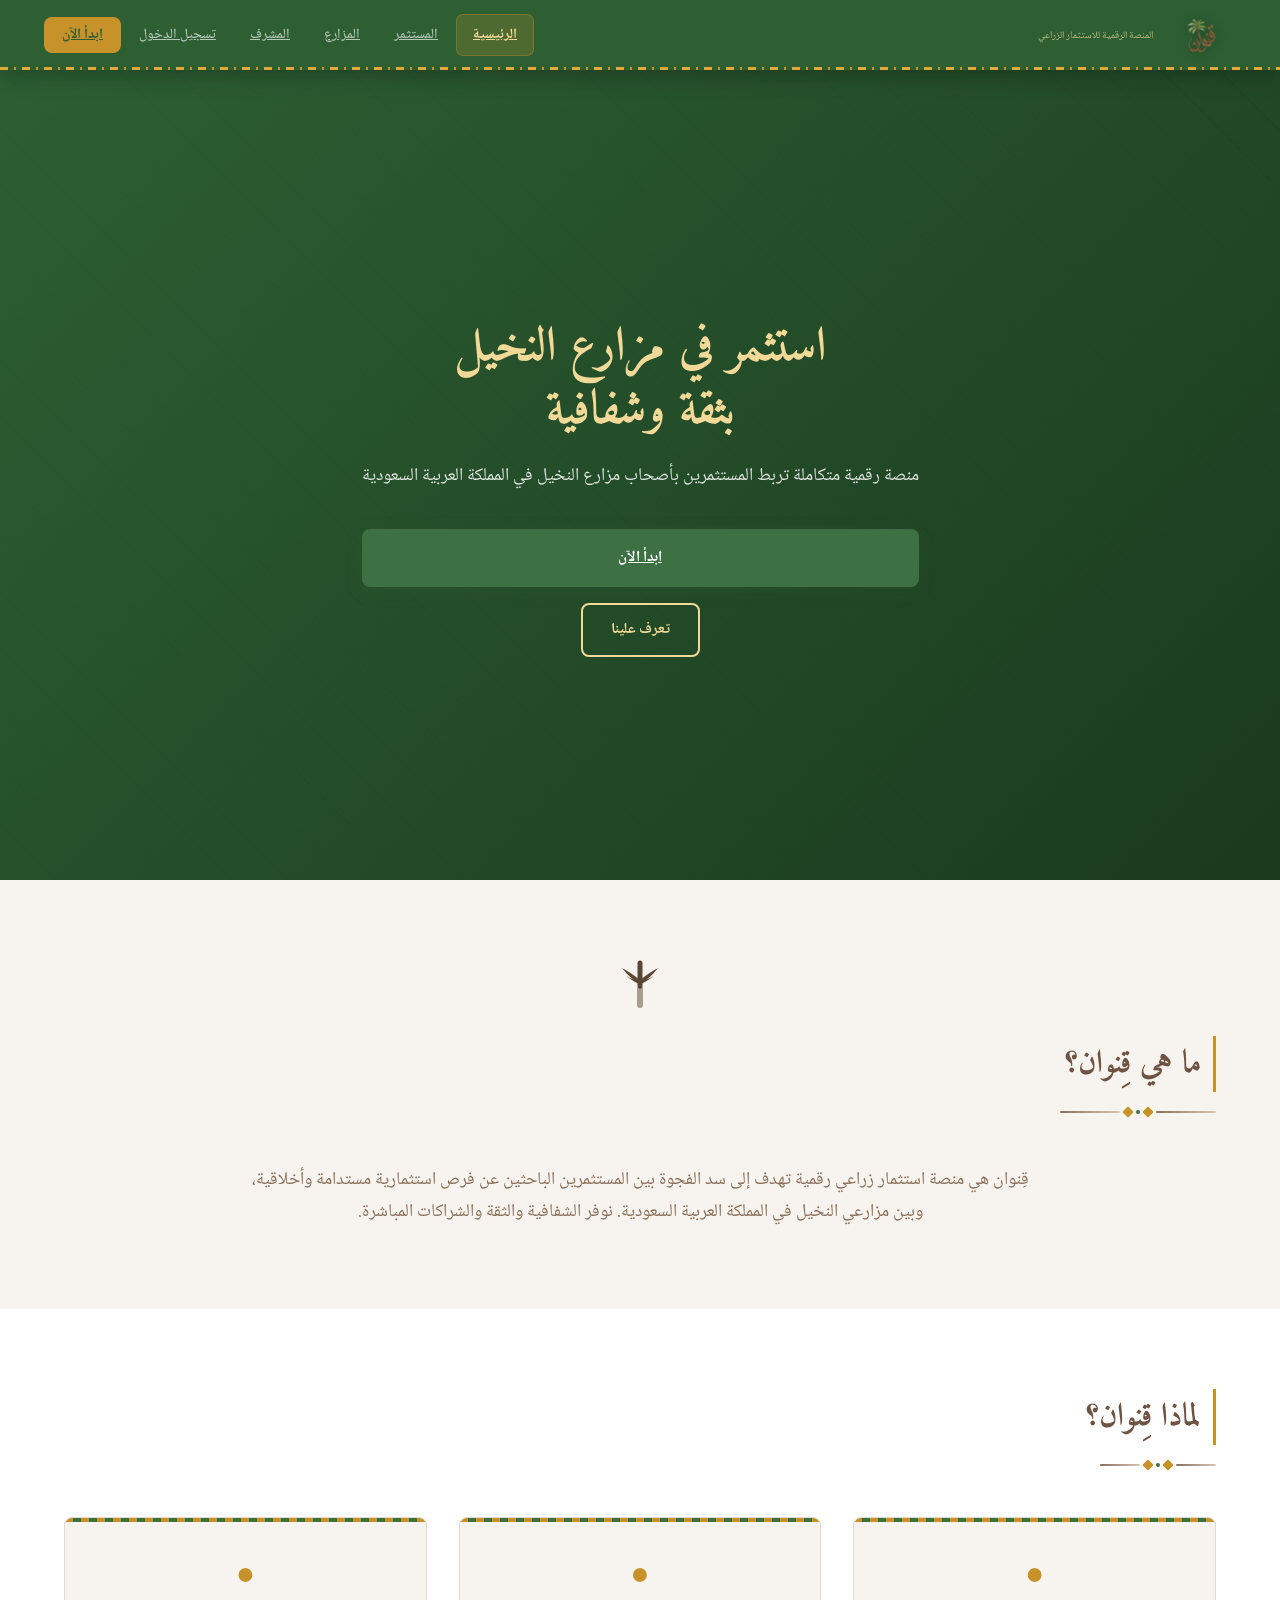
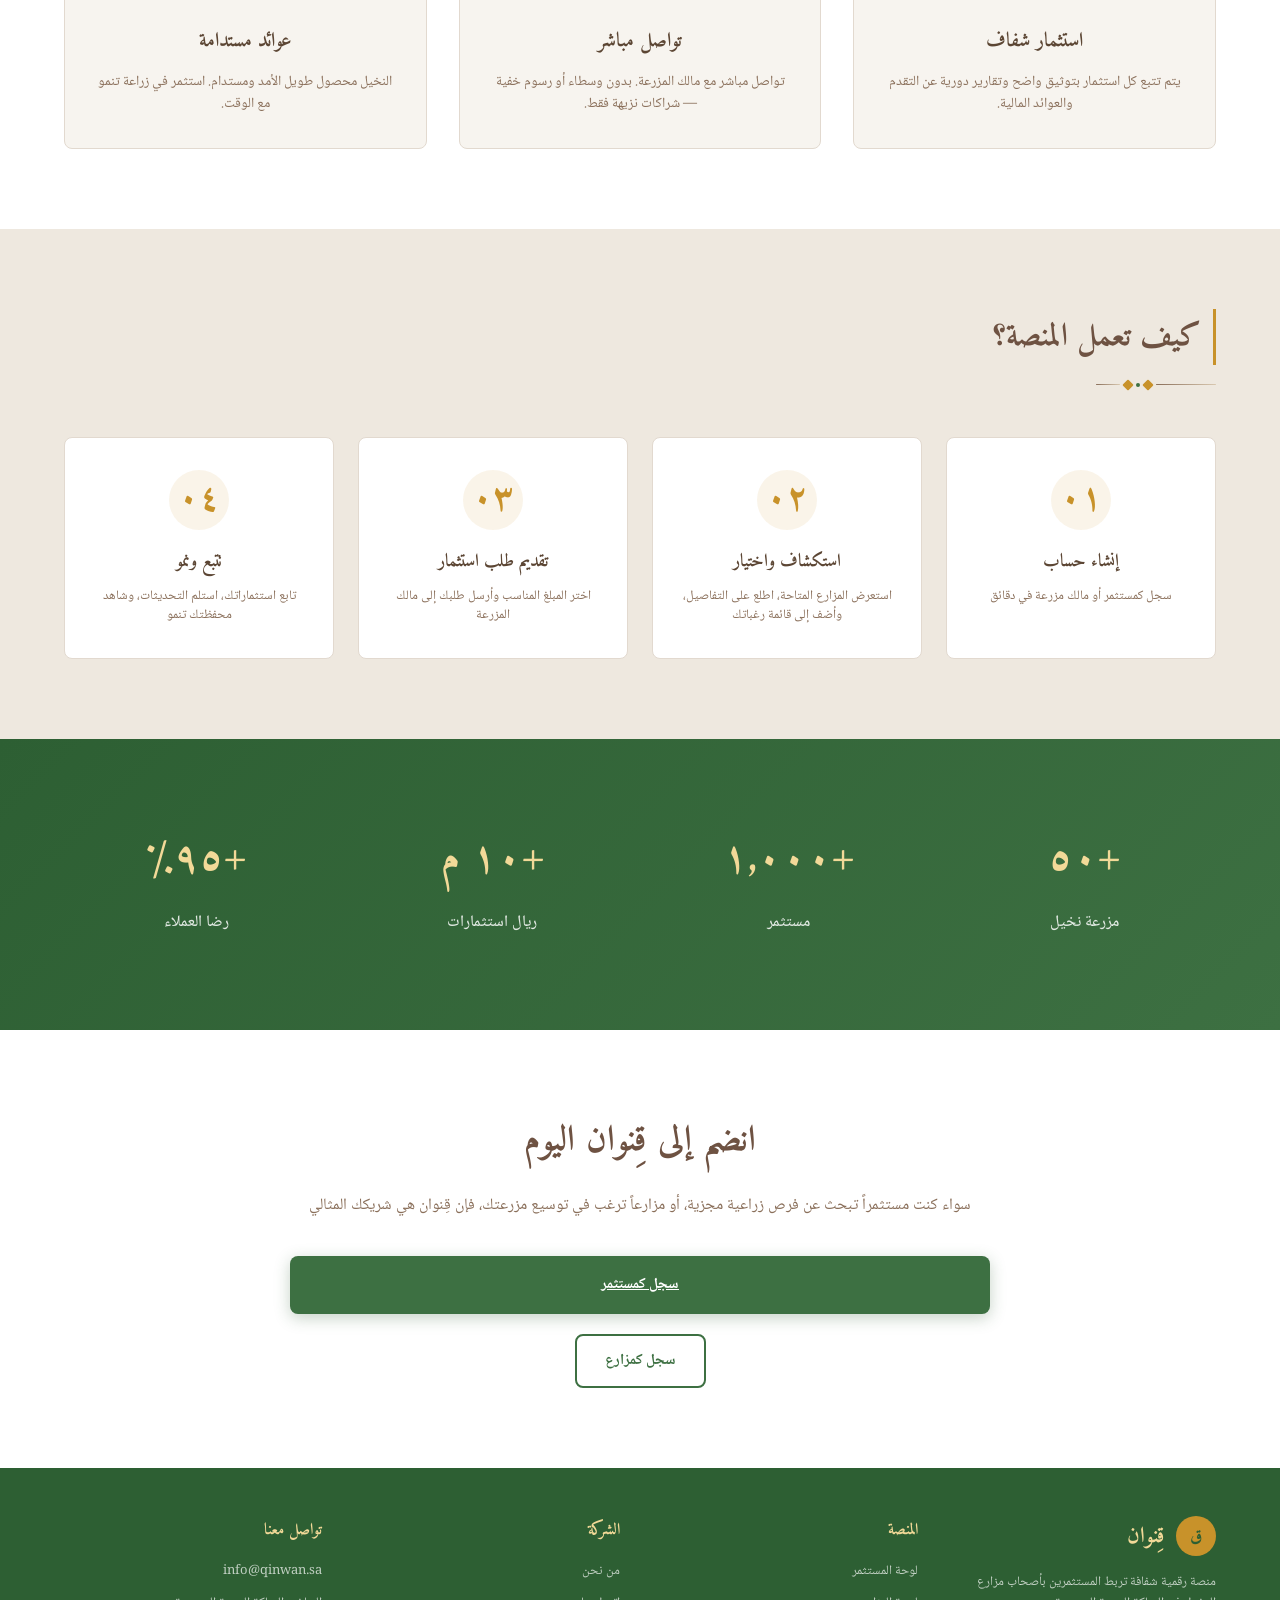
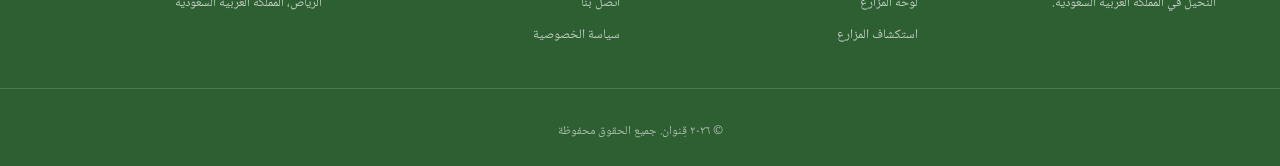
==== commit ab386746: "a" ====
--- a/index.html
+++ b/index.html
@@ -52,9 +52,7 @@
   <div class="hero-overlay"></div>
   <div class="hero-content">
     <div class="hero-icon">
-      <svg width="80" height="100" viewBox="0 0 40 50" fill="var(--gold)">
-        <use href="#palm"/>
-      </svg>
+     
     </div>
     <h1 class="hero-title">استثمر في مزارع النخيل<br>بثقة وشفافية</h1>
     <p class="hero-subtitle">منصة رقمية متكاملة تربط المستثمرين بأصحاب مزارع النخيل في المملكة العربية السعودية</p>
--- a/style.css
+++ b/style.css
@@ -678,7 +678,27 @@
   color: #6B4800;
   border: 1px solid rgba(200,146,42,0.3);
 }
-
+/* العنوان الكبير */
+.stat-title {
+  font-size: 18px;
+  font-weight: 800;
+  color: #2f3e2f; /* أخضر غامق أنيق */
+  margin-bottom: 6px;
+}
+
+/* الرقم */
+.stat-value {
+  font-size: 22px;
+  font-weight: 900;
+  color: #1e4d2b;
+}
+
+/* النص الصغير */
+.stat-sub {
+  font-size: 13px;
+  color: #a08b7a;
+  margin-top: 6px;
+}
 /* قائمة التحديثات */
 .updates-list {
   padding: 8px 0;
@@ -843,7 +863,135 @@
   background: var(--green-dark);
   transform: translateY(-2px);
 }
-
+.stars {
+  color: gold;
+  font-size: 16px;
+  margin-top: 5px;
+}
+.btn-explore {
+  background: #c8922a;
+  color: #fff;
+  border: none;
+  border-radius: 12px;
+  padding: 12px 22px;
+  min-width: 120px;
+  font-size: 15px;
+  font-weight: 700;
+  cursor: pointer;
+  transition: 0.25s ease;
+  box-shadow: 0 4px 10px rgba(200, 146, 42, 0.25);
+}
+
+.btn-explore:hover {
+  background: #ad7d1f;
+  transform: translateY(-1px);
+}
+
+.farm-popup-overlay {
+  display: none;
+  position: fixed;
+  inset: 0;
+  background: rgba(0, 0, 0, 0.45);
+  z-index: 9999;
+  justify-content: center;
+  align-items: center;
+  padding: 20px;
+}
+
+.farm-popup-card {
+  background: #fff;
+  width: 100%;
+  max-width: 460px;
+  border-radius: 20px;
+  padding: 20px;
+  position: relative;
+  box-shadow: 0 18px 40px rgba(0, 0, 0, 0.18);
+  text-align: right;
+  animation: popupFade 0.22s ease;
+}
+
+@keyframes popupFade {
+  from {
+    opacity: 0;
+    transform: translateY(12px) scale(0.98);
+  }
+  to {
+    opacity: 1;
+    transform: translateY(0) scale(1);
+  }
+}
+
+.farm-popup-close {
+  position: absolute;
+  top: 12px;
+  left: 14px;
+  background: transparent;
+  border: none;
+  font-size: 30px;
+  line-height: 1;
+  cursor: pointer;
+  color: #666;
+}
+
+.farm-popup-image {
+  width: 100%;
+  height: 220px;
+  object-fit: cover;
+  border-radius: 14px;
+  margin-bottom: 14px;
+  background: #f3efe8;
+}
+
+.farm-popup-title {
+  margin: 8px 0 14px;
+  color: #2d2a26;
+  font-size: 26px;
+  font-weight: 800;
+}
+
+.farm-popup-details p {
+  margin: 8px 0;
+  color: #4a433d;
+  line-height: 1.9;
+  font-size: 15px;
+}
+
+.farm-popup-details strong {
+  color: #2f3b1f;
+}
+
+#popupInvestBtn {
+  width: 100%;
+  margin-top: 16px;
+}
+.farm-name-green {
+  color: #2f5e2f; 
+  font-weight: 800;
+}
+
+.farm-details-red {
+  color: #A63D2A; 
+
+
+}
+.farm-popup-details p {
+  margin: 8px 0;
+  font-size: 15px;
+  line-height: 1.8;
+}
+
+
+.farm-popup-details strong {
+  color: #7a2a1d;
+}
+
+
+
+
+
+
+
+\\\\\\\\\\\\\\\\\\\\\\\\\\\\
 /* قائمة الرغبات */
 .wishlist-container {
   background: var(--bg-white);
@@ -1544,4 +1692,4 @@
   .nav-links {
     display: none;
   }
-}+}
